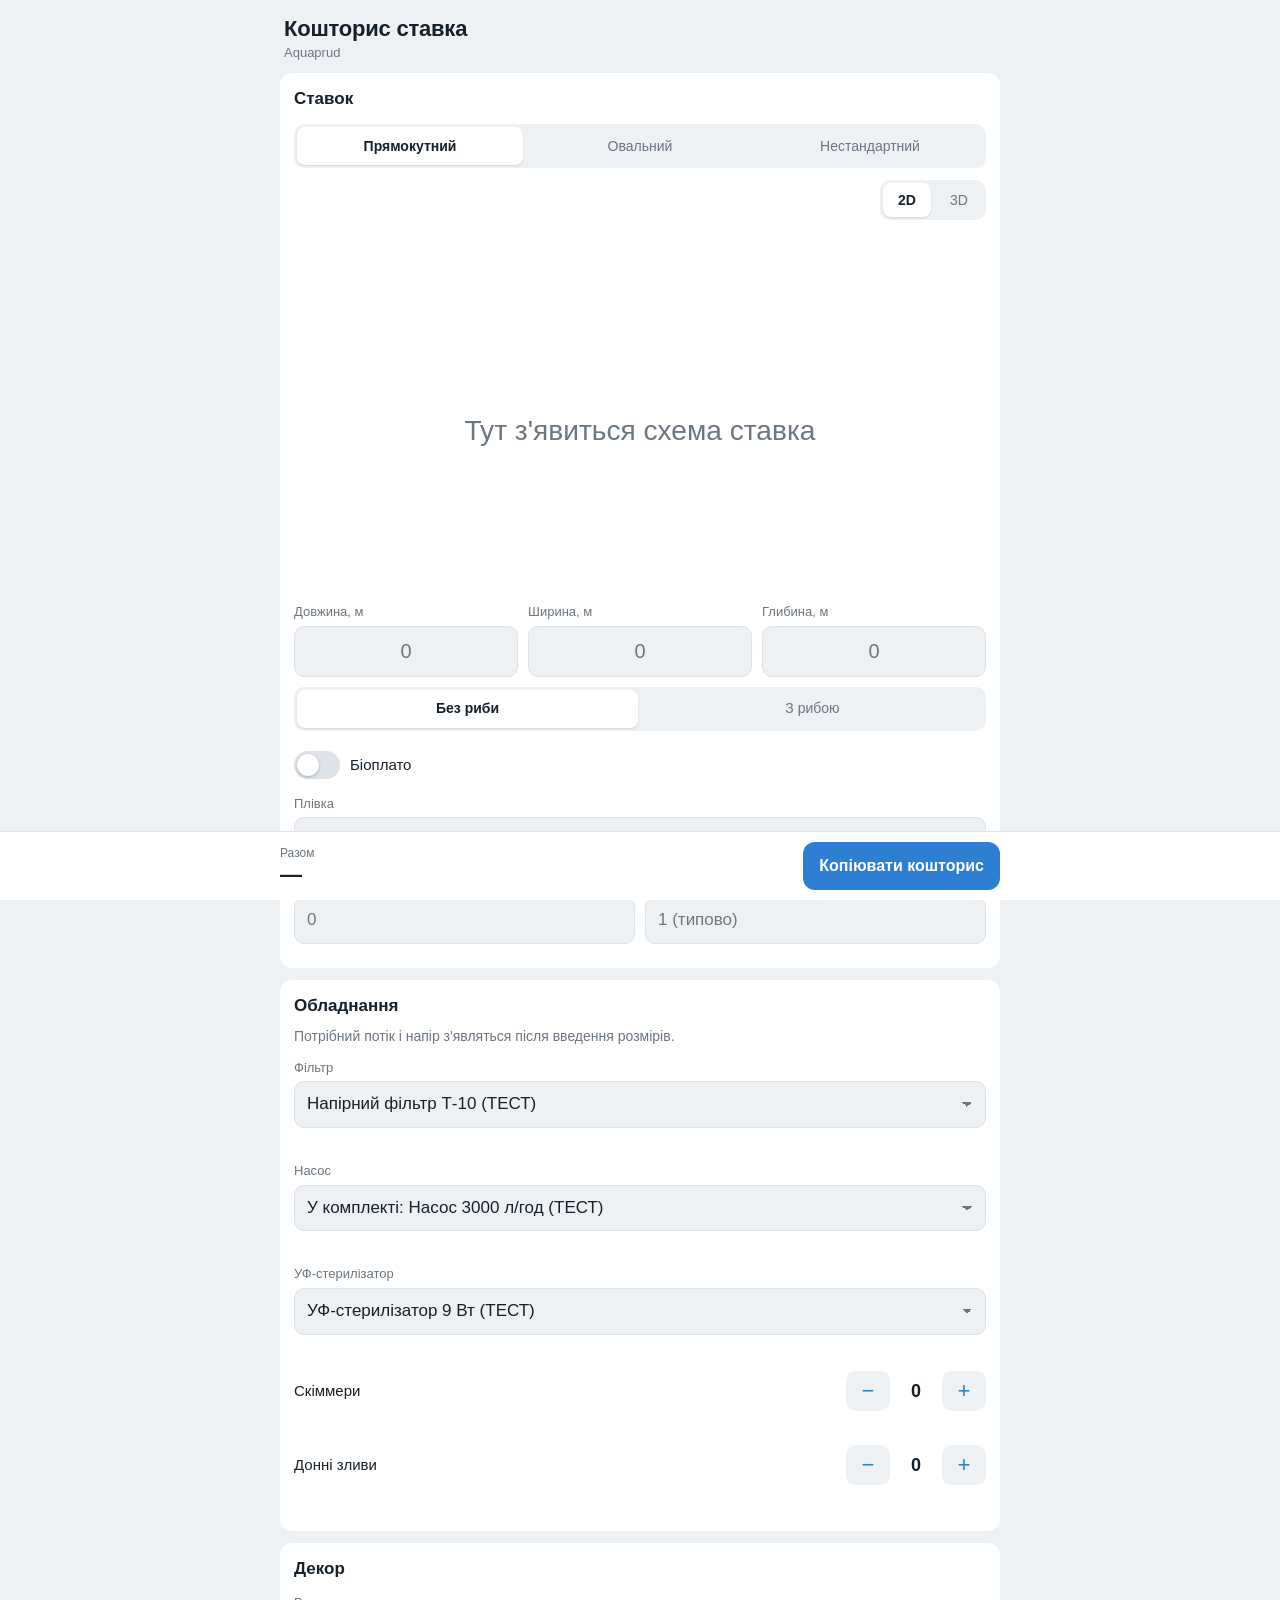
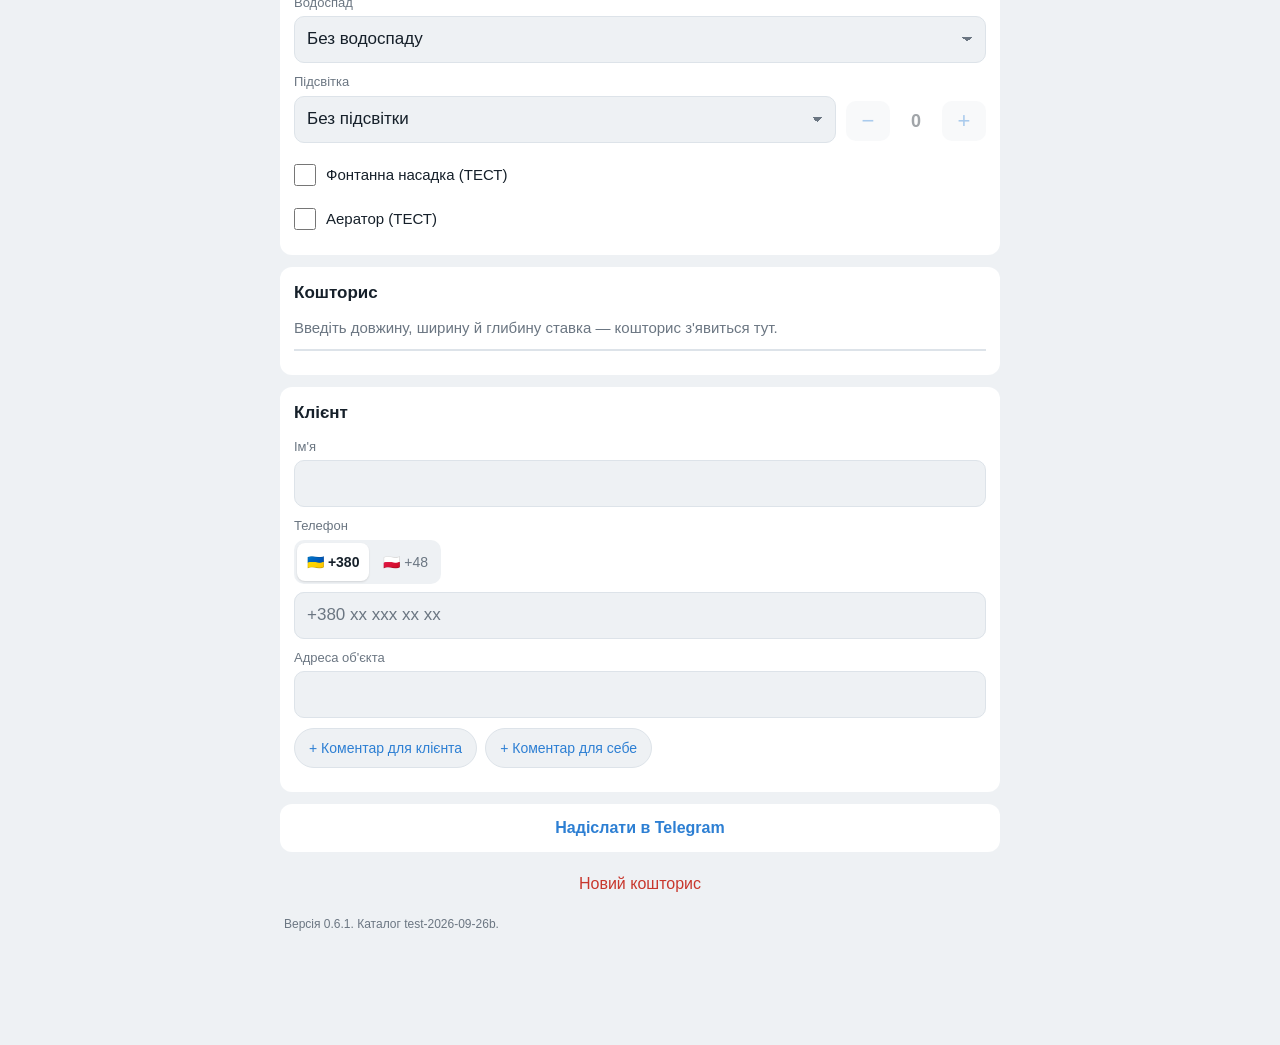
==== miniapp/index.html @ 300285bc "Add files via upload" ====
<!doctype html>
<html lang="uk">
<head>
  <meta charset="utf-8">
  <!-- width=device-width — адаптація під будь-який екран. Щипок дозволено (D45), подвійне натискання вимкнене в CSS -->
  <meta name="viewport" content="width=device-width, initial-scale=1, viewport-fit=cover">
  <meta name="format-detection" content="telephone=no">
  <title>Aquaprud — кошторис ставка</title>
  <!-- SDK Telegram Mini Apps: дає Telegram.WebApp (тема, кнопки, вібровідгук) -->
  <script src="https://telegram.org/js/telegram-web-app.js"></script>
  <!-- ?v=N — версія файлу: змінюємо при кожному оновленні, бо Telegram кешує Mini App -->
  <link rel="stylesheet" href="css/style.css?v=8">
</head>
<body>
  <header class="head">
    <h1 id="appTitle" class="head__title">Кошторис ставка</h1>
    <p class="head__sub">Aquaprud</p>
  </header>

  <div id="loadError" class="banner banner--error" hidden></div>

  <main id="app" hidden>
    <!-- Блок 1: параметри ставка -->
    <section class="block" aria-labelledby="h-pond">
      <h2 id="h-pond" class="block__title">Ставок</h2>

      <div class="seg" role="group" aria-label="Форма ставка">
        <button type="button" class="seg__btn" data-shape="rect">Прямокутний</button>
        <button type="button" class="seg__btn" data-shape="oval">Овальний</button>
        <button type="button" class="seg__btn" data-shape="custom">Нестандартний</button>
      </div>

      <!-- Схема ставка: 2D (вид зверху) або 3D (4 ракурси по діагоналі) -->
      <div id="scene" class="scene">
        <svg id="sketch" class="sketch" viewBox="0 0 320 178" role="img" aria-label="Схема ставка"></svg>
        <!-- Розміри в 3D — поверх схеми зліва вгорі; креслення його обходить (sketch3d.js) -->
        <p id="sceneCaption" class="scene__caption" hidden></p>
        <div class="seg scene__mode" role="group" aria-label="Вид схеми">
          <button type="button" class="seg__btn" data-scene="2d">2D</button>
          <button type="button" class="seg__btn" data-scene="3d">3D</button>
        </div>
        <div id="sceneDots" class="scene__dots" aria-hidden="true" hidden><i></i><i></i><i></i><i></i></div>
        <div id="sceneNav" class="scene__nav" hidden>
          <button type="button" class="scene__arrow" data-rotate="-1" aria-label="Попередній ракурс">
            <svg viewBox="0 0 24 24" aria-hidden="true"><path d="M14.5 5.5 8 12l6.5 6.5"/></svg>
          </button>
          <button type="button" class="scene__arrow" data-rotate="1" aria-label="Наступний ракурс">
            <svg viewBox="0 0 24 24" aria-hidden="true"><path d="M9.5 5.5 16 12l-6.5 6.5"/></svg>
          </button>
        </div>
      </div>

      <!-- Сходинки (Про-режим, D46): вмикаються в службовій панелі; точки обирають натисканням на 2D-схемі -->
      <div id="stepsBox" class="steps" hidden>
        <div class="counter" id="levelsCounter">
          <span class="counter__label">Рівні <span id="levelsHint" class="steps__muted"></span></span>
          <button type="button" class="counter__btn" data-levels="-1" aria-label="Менше рівнів">−</button>
          <output id="levels" class="counter__value">1</output>
          <button type="button" class="counter__btn" data-levels="1" aria-label="Більше рівнів">+</button>
        </div>
        <p id="stepsUnavailable" class="steps__note" hidden></p>
        <div id="stepEditor" hidden>
          <div id="stepTabs" class="seg" role="group" aria-label="Сходинка"></div>
          <div class="seg" role="group" aria-label="Тип сходинки">
            <button type="button" class="seg__btn" data-steptype="shelf">Полиця</button>
            <button type="button" class="seg__btn" data-steptype="platform">Платформа</button>
            <button type="button" class="seg__btn" data-steptype="corner">Від кута</button>
          </div>
          <div id="stepEdgeSeg" class="seg" role="group" aria-label="Край сходинки">
            <button type="button" class="seg__btn" data-stepedge="straight">Прямі</button>
            <button type="button" class="seg__btn" data-stepedge="round">Округлі</button>
          </div>
          <p id="stepHint" class="steps__note"></p>
          <div class="grid3 steps__fields">
            <label class="field" id="fWc"><span class="field__label" id="fWcLabel">Ширина, м</span>
              <input id="stepWc" class="input" inputmode="decimal" autocomplete="off"></label>
            <label class="field" id="fWe"><span class="field__label">На кінцях, м</span>
              <input id="stepWe" class="input" inputmode="decimal" autocomplete="off"></label>
            <label class="field" id="fA"><span class="field__label">Довжина, м</span>
              <input id="stepA" class="input" inputmode="decimal" autocomplete="off"></label>
            <label class="field" id="fB"><span class="field__label">Ширина, м</span>
              <input id="stepB" class="input" inputmode="decimal" autocomplete="off"></label>
            <label class="field"><span class="field__label">Глибина, см</span>
              <input id="stepDepth" class="input" inputmode="decimal" autocomplete="off"></label>
          </div>
          <p id="stepResult" class="steps__result"></p>
          <ul id="stepIssues" class="warnings"></ul>
          <button id="splitDepths" type="button" class="chip">Поділити глибину порівну</button>
        </div>
      </div>

      <div class="grid3">
        <label class="field"><span class="field__label">Довжина, м</span>
          <input id="L" class="input" inputmode="decimal" autocomplete="off" placeholder="0"></label>
        <label class="field"><span class="field__label">Ширина, м</span>
          <input id="W" class="input" inputmode="decimal" autocomplete="off" placeholder="0"></label>
        <label class="field"><span class="field__label">Глибина, м</span>
          <input id="D" class="input" inputmode="decimal" autocomplete="off" placeholder="0"></label>
      </div>

      <div class="seg" role="group" aria-label="Риба">
        <button type="button" class="seg__btn" data-fish="0">Без риби</button>
        <button type="button" class="seg__btn" data-fish="1">З рибою</button>
      </div>

      <!-- Натискати можна на перемикач і на саме слово, але не правіше від нього -->
      <div class="switch">
        <label class="switch__control">
          <input id="bio" type="checkbox">
          <span class="switch__track" aria-hidden="true"></span>
          <span class="switch__text">Біоплато</span>
        </label>
        <!-- Біоплато з увімкненим перемикачем: ‹ › переносять його на сусідню сторону ставка (притиснуті до правого краю).
             Сторону видно на схемі; слово — лише для програм читання екрана (клас vh) -->
        <div id="bioSide" class="bio-side" hidden>
          <button type="button" class="bio-side__btn" data-bioside="-1" aria-label="Перенести біоплато проти годинникової стрілки">
            <svg viewBox="0 0 24 24" aria-hidden="true"><path d="M14.5 5.5 8 12l6.5 6.5"/></svg>
          </button>
          <span id="bioSideLabel" class="vh" aria-live="polite">Біоплато праворуч</span>
          <button type="button" class="bio-side__btn" data-bioside="1" aria-label="Перенести біоплато за годинниковою стрілкою">
            <svg viewBox="0 0 24 24" aria-hidden="true"><path d="M9.5 5.5 16 12l-6.5 6.5"/></svg>
          </button>
        </div>
      </div>
      <!-- Плавне розкриття: висота анімується через CSS (клас is-open) -->
      <div id="bioFields" class="collapse">
        <div class="collapse__inner">
          <div class="grid2">
            <label class="field"><span class="field__label">Довжина біоплато, м</span>
              <input id="Lb" class="input" inputmode="decimal" autocomplete="off" placeholder="0"></label>
            <label class="field"><span class="field__label">Ширина біоплато, м</span>
              <input id="Wb" class="input" inputmode="decimal" autocomplete="off" placeholder="0"></label>
          </div>
        </div>
      </div>

      <label class="field"><span class="field__label">Плівка</span>
        <select id="filmId" class="input"></select></label>

      <div class="grid2">
        <label class="field"><span class="field__label">До фільтра, м</span>
          <input id="distance" class="input" inputmode="decimal" autocomplete="off" placeholder="0"></label>
        <label class="field"><span class="field__label">Висота підйому, м</span>
          <input id="lift" class="input" inputmode="decimal" autocomplete="off"></label>
      </div>

      <dl id="stats" class="stats" hidden></dl>
    </section>

    <!-- Блок 2: обладнання з автопідбором -->
    <section class="block" aria-labelledby="h-equip">
      <h2 id="h-equip" class="block__title">Обладнання</h2>
      <p id="needInfo" class="need"></p>

      <div class="pick" data-key="filterId">
        <label class="field"><span class="field__label">Фільтр</span>
          <select id="filterId" class="input"></select></label>
        <div class="pick__note"></div>
      </div>
      <div class="pick" data-key="pumpId">
        <label class="field"><span class="field__label">Насос</span>
          <select id="pumpId" class="input"></select></label>
        <div class="pick__note"></div>
      </div>
      <div class="pick" data-key="uvId">
        <label class="field"><span class="field__label">УФ-стерилізатор</span>
          <select id="uvId" class="input"></select></label>
        <div class="pick__note"></div>
      </div>

      <div class="pick" data-key="skimmers">
        <div class="counter">
          <span class="counter__label">Скіммери</span>
          <button type="button" class="counter__btn" data-step="skimmers" data-d="-1" aria-label="Менше скіммерів">−</button>
          <output id="skimmers" class="counter__value">0</output>
          <button type="button" class="counter__btn" data-step="skimmers" data-d="1" aria-label="Більше скіммерів">+</button>
        </div>
        <div class="pick__note"></div>
      </div>
      <div class="pick" data-key="drains">
        <div class="counter">
          <span class="counter__label">Донні зливи</span>
          <button type="button" class="counter__btn" data-step="drains" data-d="-1" aria-label="Менше донних зливів">−</button>
          <output id="drains" class="counter__value">0</output>
          <button type="button" class="counter__btn" data-step="drains" data-d="1" aria-label="Більше донних зливів">+</button>
        </div>
        <div class="pick__note"></div>
      </div>
    </section>

    <!-- Блок 3: декор -->
    <section class="block" aria-labelledby="h-decor">
      <h2 id="h-decor" class="block__title">Декор</h2>
      <label class="field"><span class="field__label">Водоспад</span>
        <select id="waterfallId" class="input"></select></label>
      <div class="grid-light">
        <label class="field"><span class="field__label">Підсвітка</span>
          <select id="lightId" class="input"></select></label>
        <!-- Кількість активна лише з вибраною моделлю; «без підсвітки» — 0 і блідо -->
        <div id="lightsCounter" class="counter counter--compact">
          <button type="button" class="counter__btn" data-step="lights" data-d="-1" aria-label="Менше світильників">−</button>
          <output id="lights" class="counter__value">0</output>
          <button type="button" class="counter__btn" data-step="lights" data-d="1" aria-label="Більше світильників">+</button>
        </div>
      </div>
      <div id="extras" class="checks"></div>
    </section>

    <!-- Результат -->
    <section class="block" aria-labelledby="h-est">
      <h2 id="h-est" class="block__title">Кошторис</h2>
      <p id="emptyHint" class="hint">Введіть довжину, ширину й глибину ставка — кошторис з'явиться тут.</p>
      <ul id="warnings" class="warnings"></ul>
      <div id="lines"></div>
      <dl id="totals" class="totals"></dl>
    </section>

    <!-- Дані клієнта -->
    <section class="block" aria-labelledby="h-client">
      <h2 id="h-client" class="block__title">Клієнт</h2>
      <label class="field"><span class="field__label">Ім'я</span>
        <input id="clientName" class="input" autocomplete="off"></label>
      <!-- Телефон: вибір країни + маска «х», що показує, скільки цифр лишилось -->
      <div class="field">
        <span id="phoneLabel" class="field__label">Телефон</span>
        <div class="seg seg--compact" role="group" aria-label="Країна номера">
          <button type="button" class="seg__btn" data-country="UA">🇺🇦 +380</button>
          <button type="button" class="seg__btn" data-country="PL">🇵🇱 +48</button>
        </div>
        <div class="mask">
          <div class="mask__ghost" aria-hidden="true"><span id="phoneTyped" class="mask__typed"></span><span id="phoneRest"></span></div>
          <input id="clientPhone" class="input mask__input" type="tel" inputmode="tel" autocomplete="off"
            aria-labelledby="phoneLabel" aria-describedby="phoneHint">
        </div>
        <span id="phoneHint" class="field__hint" hidden></span>
      </div>
      <label class="field"><span class="field__label">Адреса об'єкта</span>
        <input id="clientAddress" class="input" autocomplete="off"></label>

      <!-- Коментарі необов'язкові: поле з'являється лише на вимогу -->
      <div class="note-add">
        <button type="button" class="chip" data-note="clientComment">+ Коментар для клієнта</button>
        <button type="button" class="chip" data-note="comment">+ Коментар для себе</button>
      </div>
      <div id="clientCommentBox" class="collapse">
        <div class="collapse__inner">
          <div class="field">
            <div class="field__row">
              <label for="clientComment" class="field__label">Коментар для клієнта</label>
              <button type="button" class="linkbtn" data-note-remove="clientComment">Прибрати</button>
            </div>
            <textarea id="clientComment" class="input input--area" rows="3" aria-describedby="clientCommentHint"></textarea>
            <span id="clientCommentHint" class="field__hint field__hint--muted">Буде в тексті кошторису, який отримає клієнт.</span>
          </div>
        </div>
      </div>
      <div id="commentBox" class="collapse">
        <div class="collapse__inner">
          <div class="field">
            <div class="field__row">
              <label for="comment" class="field__label">Коментар для себе</label>
              <button type="button" class="linkbtn" data-note-remove="comment">Прибрати</button>
            </div>
            <textarea id="comment" class="input input--area" rows="3" aria-describedby="commentHint"></textarea>
            <span id="commentHint" class="field__hint field__hint--muted">Лише для вас: клієнт його не побачить.</span>
          </div>
        </div>
      </div>
    </section>

    <div class="actions">
      <button id="btnShare" type="button" class="btn btn--secondary">Надіслати в Telegram</button>
      <button id="btnReset" type="button" class="btn btn--ghost">Новий кошторис</button>
    </div>
    <p id="footer" class="footer"></p>
  </main>

  <!-- Нижня панель: підсумок завжди під пальцем -->
  <div id="totalBar" class="totalbar" hidden>
    <div class="totalbar__sum">
      <span id="totalLabel" class="totalbar__label">Разом</span>
      <strong id="totalValue" class="totalbar__value">—</strong>
    </div>
    <button id="btnCopy" type="button" class="btn btn--primary">Копіювати кошторис</button>
  </div>

  <!-- Службова панель: відкривається довгим натисканням на заголовок (або з меню «⋮», якщо Telegram його покаже) -->
  <div id="service" class="sheet" hidden>
    <div class="sheet__card" role="dialog" aria-modal="true" aria-labelledby="h-service">
      <h2 id="h-service" class="block__title">Службові налаштування</h2>
      <div class="svc-row counter">
        <span id="laborLabel" class="counter__label">Роботи, %</span>
        <button type="button" class="counter__btn" data-svc="labor_pct" data-d="-10" aria-label="Мінус 10%">−</button>
        <output id="laborPct" class="counter__value">100</output>
        <button type="button" class="counter__btn" data-svc="labor_pct" data-d="10" aria-label="Плюс 10%">+</button>
      </div>
      <div class="svc-row counter">
        <span class="counter__label">Націнка / знижка, %</span>
        <button type="button" class="counter__btn" data-svc="markup_pct" data-d="-5" aria-label="Мінус 5%">−</button>
        <output id="markupPct" class="counter__value">0</output>
        <button type="button" class="counter__btn" data-svc="markup_pct" data-d="5" aria-label="Плюс 5%">+</button>
      </div>
      <div class="svc-row switch">
        <label class="switch__control">
          <input id="hidePrices" type="checkbox">
          <span class="switch__track" aria-hidden="true"></span>
          <span class="switch__text">Приховати ціни на екрані</span>
        </label>
      </div>
      <div class="svc-row switch">
        <label class="switch__control">
          <input id="proSteps" type="checkbox">
          <span class="switch__track" aria-hidden="true"></span>
          <span class="switch__text">Сходинки (Про-режим)</span>
        </label>
      </div>
      <!-- Біоплато на схемі (D56): «Разом» — впритул до ставка, одне дзеркало; на розрахунок не впливає -->
      <div class="svc-row">
        <span id="bioJoinLabel" class="svc-row__label">Біоплато на схемі</span>
        <div class="seg" role="group" aria-labelledby="bioJoinLabel">
          <button type="button" class="seg__btn" data-biojoin="1">Разом</button>
          <button type="button" class="seg__btn" data-biojoin="0">Окремо</button>
        </div>
      </div>
      <div class="svc-row">
        <span id="fontLabel" class="svc-row__label">Розмір тексту</span>
        <div class="seg" role="group" aria-labelledby="fontLabel">
          <button type="button" class="seg__btn" data-font="1">Звичайний</button>
          <button type="button" class="seg__btn" data-font="1.15">Великий</button>
          <button type="button" class="seg__btn" data-font="1.3">Найбільший</button>
        </div>
      </div>
      <button id="serviceDone" type="button" class="btn btn--primary">Готово</button>
    </div>
  </div>

  <!-- Порядок важливий: конфіг → дані → ядро → API → інтерфейс → запуск -->
  <script src="js/config.js?v=8"></script>
  <script src="../data/catalog.sample.js?v=8"></script>
  <script src="../core/calc.js?v=8"></script>
  <script src="../core/format.js?v=8"></script>
  <script src="../core/pondgeo.js?v=8"></script>
  <script src="../core/stairs.js?v=8"></script>
  <script src="js/api.js?v=8"></script>
  <script src="js/ui.js?v=8"></script>
  <script src="js/sketch3d.js?v=8"></script>
  <script src="js/app.js?v=8"></script>
</body>
</html>
---- miniapp/css/style.css ----
/* ===== Токени: беремо кольори теми Telegram, а поза Telegram — власні запасні ===== */
:root {
  --fb-bg: #eef1f4;
  --fb-card: #ffffff;
  --fb-text: #16202a;
  --fb-hint: #6b7682;
  --fb-line: #dde3e9;
  --fb-button: #2d7fd3;
  --fb-button-text: #ffffff;
  --fb-danger: #c8372d;
  --water: #13707a;          /* глибока вода: схема ставка і «рекомендовано» */
  --water-fill: rgba(19, 112, 122, 0.16);
  --ground: #8a7a55;         /* земля навколо ставка на 3D-схемі */

  --bg: var(--tg-theme-secondary-bg-color, var(--fb-bg));
  --card: var(--tg-theme-section-bg-color, var(--tg-theme-bg-color, var(--fb-card)));
  --text: var(--tg-theme-text-color, var(--fb-text));
  --hint: var(--tg-theme-hint-color, var(--fb-hint));
  --line: var(--tg-theme-section-separator-color, var(--fb-line));
  --button: var(--tg-theme-button-color, var(--fb-button));
  --button-text: var(--tg-theme-button-text-color, var(--fb-button-text));
  --danger: var(--tg-theme-destructive-text-color, var(--fb-danger));

  --radius: 12px;
  --gap: 12px;
  --fs: 1; /* множник розміру тексту; змінюється в службовій панелі */
}

/* Темна тема поза Telegram (у Telegram кольори приходять із його теми) */
@media (prefers-color-scheme: dark) {
  :root {
    --fb-bg: #0f1418;
    --fb-card: #1a2127;
    --fb-text: #e8edf1;
    --fb-hint: #8d99a4;
    --fb-line: #2a333b;
    --water: #5cc0c9;
    --water-fill: rgba(92, 192, 201, 0.18);
    --ground: #b8a67c;
  }
}
/* Темна тема в Telegram: клас ставить app.js за Telegram.WebApp.colorScheme */
html.tg-dark { --water: #5cc0c9; --water-fill: rgba(92, 192, 201, 0.18); --ground: #b8a67c; }

/* ===== База ===== */
* { box-sizing: border-box; }
/* 5. Масштаб (D45): прокрутка і щипок дозволені, подвійне натискання — ні (швидкі «+/−» не збільшують екран) */
html { -webkit-text-size-adjust: 100%; touch-action: manipulation; }
button, label, input, select, textarea { touch-action: manipulation; }
body {
  margin: 0;
  padding: 0 12px calc(96px + env(safe-area-inset-bottom)); /* місце під нижню панель */
  background: var(--bg);
  color: var(--text);
  font: calc(15px * var(--fs))/1.45 -apple-system, BlinkMacSystemFont, "SF Pro Text", "Segoe UI", Roboto, sans-serif;
  -webkit-tap-highlight-color: transparent;
}
button, input, select, textarea { font: inherit; color: inherit; }
:focus-visible { outline: 2px solid var(--button); outline-offset: 2px; }
[hidden] { display: none !important; }

/* Планшети й широкі екрани: вміст по центру, не ширше 720 px (на телефоні — на всю ширину) */
.head, .banner, main { max-width: 720px; margin-left: auto; margin-right: auto; }

/* ===== Заголовок ===== */
.head { padding: 16px 4px 10px; user-select: none; -webkit-user-select: none; -webkit-touch-callout: none; }
.head__title { margin: 0; font-size: calc(22px * var(--fs)); line-height: 1.2; font-weight: 700; letter-spacing: -0.01em; }
.head__sub { margin: 2px 0 0; color: var(--hint); font-size: calc(13px * var(--fs)); }

/* ===== Банери ===== */
.banner { margin: 0 auto var(--gap); padding: 10px 12px; border-radius: var(--radius); font-size: calc(14px * var(--fs)); }
.banner--error { background: var(--card); color: var(--danger); border: 1px solid var(--danger); }

/* ===== Блоки ===== */
.block { background: var(--card); border-radius: var(--radius); padding: 14px; margin-bottom: var(--gap); }
.block__title { margin: 0 0 12px; font-size: calc(17px * var(--fs)); font-weight: 600; }

/* ===== Поля ===== */
.field { display: block; margin-bottom: 10px; min-width: 0; }
.field__label { display: block; margin-bottom: 4px; color: var(--hint); font-size: calc(13px * var(--fs)); }
.input {
  width: 100%;
  min-height: 44px;              /* зручна ціль для пальця */
  padding: 10px 12px;
  border: 1px solid var(--line);
  border-radius: 10px;
  background: var(--bg);
  font-size: calc(17px * var(--fs));               /* ≥16px: iOS не збільшує масштаб при фокусі */
  appearance: none;
  -webkit-appearance: none;
}
select.input {
  padding-right: 34px;
  background-image: linear-gradient(45deg, transparent 50%, var(--hint) 50%), linear-gradient(135deg, var(--hint) 50%, transparent 50%);
  background-position: calc(100% - 18px) 50%, calc(100% - 13px) 50%;
  background-size: 5px 5px;
  background-repeat: no-repeat;
}
.input--area { min-height: 76px; resize: vertical; }
.input.is-invalid { border-color: var(--danger); }
/* 1. Рамка фокуса — всередині поля: у блоках, що розгортаються (overflow: hidden), зовнішня обрізалась по краях */
.input:focus-visible { outline-offset: -2px; }
.mask { position: relative; border-radius: 10px; background: var(--bg); }
.mask__ghost {
  position: absolute; inset: 0; display: flex; align-items: center;
  padding: 10px 12px; border: 1px solid transparent; /* ті самі відступи, що в .input — символи збігаються */
  font-size: calc(17px * var(--fs)); color: var(--hint); white-space: pre; overflow: hidden; pointer-events: none;
}
.mask__typed { visibility: hidden; } /* місце під уже введене — прозоре */
.mask .mask__input { position: relative; background: transparent; }
.field__row { display: flex; align-items: baseline; justify-content: space-between; gap: 8px; }
.field__hint { display: block; margin-top: 4px; color: var(--danger); font-size: calc(13px * var(--fs)); }
.field__hint--muted { color: var(--hint); }
.input.is-auto { font-weight: 600; } /* рекомендований вибір — жирним (§6.4) */
.grid2, .grid3 { display: grid; gap: 10px; align-items: end; }
.grid2 { grid-template-columns: 1fr 1fr; }
.grid3 { grid-template-columns: 1fr 1fr 1fr; }
.grid3 .input { text-align: center; font-size: calc(20px * var(--fs)); font-variant-numeric: tabular-nums; }

/* ===== Сегментовані перемикачі ===== */
.seg { display: flex; flex-wrap: wrap; gap: 4px; padding: 3px; margin-bottom: 12px; border-radius: 10px; background: var(--bg); }
.seg--compact { display: inline-flex; margin-bottom: 8px; }
.seg__btn {
  flex: 1 1 0; min-width: max-content; min-height: 38px; padding: 6px 10px; white-space: nowrap; border: 0; border-radius: 8px;
  background: transparent; color: var(--hint); font-size: calc(14px * var(--fs)); cursor: pointer;
}
.seg__btn[aria-pressed="true"] { background: var(--card); color: var(--text); font-weight: 600; box-shadow: 0 1px 2px rgba(0, 0, 0, 0.12); }

/* ===== Схема ставка ===== */
.scene { position: relative; margin: 0 0 12px; }
.sketch { display: block; width: 100%; height: auto; }
/* 3D: висоту задає sketch3d.js (viewBox у px блока); під час повороту кут креслення може на мить вийти за край */
.sketch.is-3d { overflow: visible; }
/* Розміри ставка в 3D — зліва вгорі поверх схеми; ширина обмежена, щоб не залазити під 2D/3D */
.scene__caption {
  position: absolute; top: 8px; left: 2px; max-width: calc(100% - 130px); margin: 0;
  color: var(--hint); font-size: calc(13px * var(--fs)); line-height: 1.3; font-variant-numeric: tabular-nums; pointer-events: none;
}
/* 2D / 3D — у кутку схеми, як на картах */
.scene__mode { position: absolute; top: 0; right: 0; margin: 0; }
.scene__mode .seg__btn { flex: none; min-width: 48px; min-height: 34px; padding: 4px 12px; }
/* Стрілки ракурсів — справа знизу, як на банерах; зона дотику 44×44 */
.scene__nav { position: absolute; right: 0; bottom: 0; display: flex; gap: 8px; }
.scene__arrow {
  display: grid; place-items: center; width: 44px; height: 44px; padding: 0;
  border: 1px solid var(--line); border-radius: 50%; background: var(--card); color: var(--text); cursor: pointer;
}
.scene__arrow:active { opacity: 0.6; }
.scene__arrow svg { width: 20px; height: 20px; fill: none; stroke: currentColor; stroke-width: 2.4; stroke-linecap: round; stroke-linejoin: round; }
/* Крапки: який з 4 ракурсів зараз */
.scene__dots { position: absolute; left: 4px; bottom: 18px; display: flex; gap: 6px; }
.scene__dots i { width: 7px; height: 7px; border-radius: 50%; background: var(--line); }
.scene__dots i.is-on { background: var(--water); }
/* 3D: ділянка землі, стінки, дно (глибше — темніше), ребра: видимі суцільні, невидимі — пунктир */
.s3-ground { fill: var(--ground); fill-opacity: 0.14; stroke: var(--ground); stroke-opacity: 0.4; stroke-width: 1; }
.s3-wall { fill: var(--water); fill-opacity: 0.22; }
.s3-floor { fill: var(--water); fill-opacity: 0.14; }
.s3-level { fill: var(--ground); fill-opacity: 0.2; }  /* сходинка — «пісок», як на 2D */
.s3-line { fill: none; stroke: var(--water); stroke-width: 1.5; stroke-linejoin: round; stroke-linecap: round; }
.s3-line--rim { stroke-width: 2; }
.s3-line--hidden { stroke-width: 1; stroke-dasharray: 4 3; stroke-linecap: butt; opacity: 0.6; }
/* Підпис поверх ліній: обведення кольором картки, щоб текст не зливався з ребрами */
.s3-label { font-size: calc(13px * var(--fs)); paint-order: stroke; stroke: var(--card); stroke-width: 3px; stroke-linejoin: round; }
.sk-water { fill: var(--water-fill); stroke: var(--water); stroke-width: 2; }
.sk-water--custom { stroke-dasharray: 6 4; }
.sk-bio { fill: none; stroke: var(--water); stroke-width: 1.5; stroke-dasharray: 3 3; }
/* Біоплато «Разом» (D56): мілка зона спільного дзеркала — «пісок», як сходинки; шов зі ставком — пунктир */
.sk-bio-zone { fill: var(--ground); fill-opacity: 0.34; }
.sk-bio-seam { fill: none; stroke: var(--water); stroke-width: 1.2; stroke-dasharray: 3 3; }
.sk-label { fill: var(--hint); font-size: calc(12px * var(--fs)); font-variant-numeric: tabular-nums; }
.sk-label--in { fill: var(--water); }
.sk-hint { fill: var(--hint); font-size: calc(13px * var(--fs)); }

/* ===== Сходинки на 2D-схемі: мілкіша — «пісок» (колір землі), глибока — вода ===== */
.sk-step { fill: var(--ground); stroke: var(--water); stroke-width: 1.2; stroke-linejoin: round; }
.sk-step.is-active { stroke-width: 2.4; }
.sk-step.is-error { stroke: var(--danger); stroke-dasharray: 4 3; }
/* Точки: натискати можна лише в Про-режимі; зона дотику — прозоре коло r = 16 */
.sk-pt { cursor: pointer; }
.sk-pt__hit { fill: transparent; }
.sk-pt__dot { fill: var(--card); stroke: var(--water); stroke-width: 1.6; }
.sk-pt__num { fill: var(--water); font-size: 10px; font-weight: 700; pointer-events: none; }
.sk-pt.is-on .sk-pt__dot { fill: var(--water); }
.sk-pt.is-on .sk-pt__num { fill: var(--card); }

/* ===== Редактор сходинок під схемою ===== */
.steps { margin: 0 0 12px; padding: 10px 12px 4px; border-radius: 10px; background: var(--bg); }
.steps .seg { background: var(--card); margin-bottom: 10px; }
.steps .seg__btn[aria-pressed="true"] { background: var(--bg); }
.steps .counter__btn { background: var(--card); }
.steps .input { background: var(--card); }
.steps__muted { color: var(--hint); font-size: calc(13px * var(--fs)); }
.steps__note { margin: 0 0 10px; color: var(--hint); font-size: calc(14px * var(--fs)); }
.steps__result { margin: 0 0 8px; font-size: calc(14px * var(--fs)); font-variant-numeric: tabular-nums; }
.steps__result span { display: block; color: var(--hint); }
.steps__fields { grid-template-columns: repeat(auto-fit, minmax(92px, 1fr)); margin-top: 2px; }
.steps .warnings li.is-warn { border-color: var(--line); color: var(--hint); }
.steps .chip { margin: 2px 0 10px; }
#levelsCounter.is-off .counter__value { opacity: 0.4; } /* 1 рівень = лише дно (D38) */
.seg__btn.is-error { color: var(--danger); }
#stepTabs .seg__btn { padding-left: 4px; padding-right: 4px; } /* 4 вкладки «1 · 20 см» — в один рядок на телефоні */

/* ===== Перемикач: клікабельний лише сам перемикач, підпис поруч — ні (8) ===== */
.switch { display: flex; align-items: center; min-height: 44px; margin-bottom: 8px; }
.switch__control { position: relative; display: inline-flex; align-items: center; gap: 10px; padding: 8px 0; cursor: pointer; }
.switch__text { user-select: none; -webkit-user-select: none; }
.switch input { position: absolute; opacity: 0; width: 1px; height: 1px; }
.switch__track { position: relative; flex: none; width: 46px; height: 28px; border-radius: 14px; background: var(--line); transition: background 0.2s; }
.switch__track::after {
  content: ""; position: absolute; top: 3px; left: 3px; width: 22px; height: 22px; border-radius: 50%;
  background: #fff; box-shadow: 0 1px 3px rgba(0, 0, 0, 0.25); transition: transform 0.2s;
}
.switch input:checked + .switch__track { background: var(--water); }
.switch input:checked + .switch__track::after { transform: translateX(18px); }
.switch input:focus-visible + .switch__track { outline: 2px solid var(--button); outline-offset: 2px; }

/* ===== Біоплато: ‹ › притиснуті до правого краю рядка (margin-left: auto у flex-рядку .switch) ===== */
.bio-side { display: inline-flex; align-items: center; gap: 8px; margin-left: auto; padding-left: 14px; }
.bio-side__btn {
  display: grid; place-items: center; width: 36px; height: 36px; padding: 0;
  border: 1px solid var(--line); border-radius: 50%; background: var(--bg); color: var(--text); cursor: pointer;
}
.bio-side__btn:active { opacity: 0.6; }
.bio-side__btn svg { width: 16px; height: 16px; fill: none; stroke: currentColor; stroke-width: 2.4; stroke-linecap: round; stroke-linejoin: round; }
/* Приховано з екрана, але доступно програмам читання екрана */
.vh { position: absolute; width: 1px; height: 1px; margin: -1px; padding: 0; overflow: hidden; clip: rect(0 0 0 0); white-space: nowrap; border: 0; }

/* ===== Плавне розкриття (біоплато, коментарі): висоту в px анімує ui.js ===== */
.collapse { height: 0; overflow: hidden; opacity: 0; transition: height 0.32s cubic-bezier(0.2, 0.7, 0.2, 1), opacity 0.25s ease; }
.collapse.is-open { opacity: 1; }
.collapse__inner { padding-top: 1px; } /* без «злипання» відступів: scrollHeight рахується точно */

/* ===== Показники ставка ===== */
.stats { display: grid; grid-template-columns: repeat(3, 1fr); gap: 8px; margin: 4px 0 0; }
.stats div { padding: 8px; border-radius: 10px; background: var(--bg); }
.stats dt { color: var(--hint); font-size: calc(12px * var(--fs)); }
.stats dd { margin: 0; font-size: calc(16px * var(--fs)); font-weight: 600; font-variant-numeric: tabular-nums; }

/* ===== Обладнання ===== */
.need { margin: -4px 0 12px; color: var(--hint); font-size: calc(14px * var(--fs)); }
.need strong { color: var(--text); font-variant-numeric: tabular-nums; }
.pick { margin-bottom: 6px; }
.pick .field { margin-bottom: 4px; }
.pick__note { display: flex; align-items: center; gap: 8px; min-height: 22px; margin-bottom: 8px; font-size: calc(13px * var(--fs)); color: var(--hint); }
.pick__note .rec { color: var(--water); font-weight: 600; }
.pick__note .warn { color: var(--danger); }
.note-add { display: flex; flex-wrap: wrap; gap: 8px; margin: 4px 0 10px; }
.chip { min-height: 40px; padding: 8px 14px; border: 1px solid var(--line); border-radius: 20px; background: var(--bg); color: var(--button); font-size: calc(14px * var(--fs)); cursor: pointer; }
.linkbtn { padding: 2px 0; border: 0; background: none; color: var(--button); font-size: calc(13px * var(--fs)); cursor: pointer; }

/* ===== Лічильники ===== */
.counter { display: flex; align-items: center; gap: 8px; min-height: 44px; }
.counter__label { flex: 1; }
.counter__btn {
  width: 44px; height: 40px; border: 0; border-radius: 10px;
  background: var(--bg); color: var(--button); font-size: calc(22px * var(--fs)); line-height: 1; cursor: pointer;
}
.counter__btn:active { opacity: 0.6; }
.counter__value { min-width: 36px; text-align: center; font-size: calc(18px * var(--fs)); font-weight: 600; font-variant-numeric: tabular-nums; }
.counter.is-auto .counter__value { color: var(--water); }
.grid-light { display: grid; grid-template-columns: 1fr auto; gap: 10px; align-items: end; }
.grid-light .field { margin-bottom: 10px; }
.counter--compact { margin-bottom: 10px; }
/* 2. «Без підсвітки»: кількість 0, блідо й не натискається */
.counter.is-off { opacity: 0.4; }
.counter__btn:disabled { cursor: default; }
.counter__btn:disabled:active { opacity: 1; }

/* ===== Додаткові позиції: клікабельний лише прапорець (зона 44×44 для пальця) ===== */
.check { display: flex; align-items: center; min-height: 44px; }
.check__control { display: inline-flex; align-items: center; gap: 10px; min-height: 44px; cursor: pointer; }
.check__control input { flex: none; width: 22px; height: 22px; margin: 0; accent-color: var(--water); }
.check__text { user-select: none; -webkit-user-select: none; }

/* ===== Кошторис ===== */
.hint { margin: 0; color: var(--hint); }
.warnings { margin: 0 0 10px; padding: 0; list-style: none; }
.warnings li { margin-bottom: 6px; padding: 8px 10px; border-radius: 10px; border: 1px solid var(--danger); color: var(--danger); font-size: calc(14px * var(--fs)); }
.group { margin-bottom: 12px; }
.group__head { display: flex; justify-content: space-between; margin-bottom: 4px; font-weight: 600; }
.line { display: flex; justify-content: space-between; gap: 10px; padding: 7px 0; border-top: 1px solid var(--line); font-size: calc(14px * var(--fs)); }
.line__name { min-width: 0; }
.line__calc { display: block; color: var(--hint); font-size: calc(13px * var(--fs)); font-variant-numeric: tabular-nums; }
.line__sum { flex: none; font-variant-numeric: tabular-nums; }
.totals { display: grid; grid-template-columns: 1fr auto; gap: 4px 12px; margin: 8px 0 0; padding-top: 10px; border-top: 2px solid var(--line); }
.totals dt { color: var(--hint); }
.totals dd { margin: 0; text-align: right; font-variant-numeric: tabular-nums; }
.totals .grand { color: var(--text); font-size: calc(17px * var(--fs)); font-weight: 700; }

/* ===== Кнопки ===== */
.btn { display: block; width: 100%; min-height: 48px; padding: 12px 16px; border: 0; border-radius: 12px; font-size: calc(16px * var(--fs)); font-weight: 600; cursor: pointer; }
.btn:active { opacity: 0.75; }
.btn--primary { background: var(--button); color: var(--button-text); }
.btn--secondary { background: var(--card); color: var(--button); }
.btn--ghost { background: transparent; color: var(--danger); font-weight: 500; }
.actions { display: grid; gap: 8px; margin-bottom: 8px; }
.footer { margin: 8px 4px 16px; color: var(--hint); font-size: calc(12px * var(--fs)); }

/* ===== Нижня панель з підсумком ===== */
.totalbar {
  position: fixed; left: 0; right: 0; bottom: 0; z-index: 10;
  display: flex; align-items: center; gap: 12px;
  padding: 10px 12px calc(10px + env(safe-area-inset-bottom));
  background: var(--card); border-top: 1px solid var(--line);
}
.totalbar__sum { flex: 1; min-width: 0; }
.totalbar__label { display: block; color: var(--hint); font-size: calc(12px * var(--fs)); }
.totalbar__value { display: block; font-size: calc(22px * min(var(--fs), 1.15)); line-height: 1.15; font-variant-numeric: tabular-nums; white-space: nowrap; }
.totalbar .btn { width: auto; flex: none; font-size: calc(16px * min(var(--fs), 1.1)); }
/* На планшеті вміст панелі — у тій самій колонці 720 px, що й решта */
@media (min-width: 744px) {
  .totalbar { padding-left: calc((100% - 720px) / 2); padding-right: calc((100% - 720px) / 2); }
}
/* 9. Під час введення панель ховаємо: над клавіатурою вона закривала поля */
body.typing .totalbar { display: none; }
/* 5. Телефон у альбомній орієнтації: нижня панель закривала пів екрана — ховаємо зовсім,
   а схему вміщаємо у висоту екрана (підсумок лишається в блоці «Кошторис») */
@media (orientation: landscape) and (max-height: 500px) {
  .totalbar { display: none; }
  body { padding-bottom: calc(16px + env(safe-area-inset-bottom)); }
  .sketch:not(.is-3d) { max-height: calc(var(--tg-viewport-stable-height, 100vh) - 24px); } /* 3D сам вміщається у висоту */
}

/* ===== Службова панель ===== */
.sheet { position: fixed; inset: 0; z-index: 20; display: flex; align-items: flex-end; justify-content: center; background: rgba(0, 0, 0, 0.4); }
.sheet__card {
  width: 100%; max-width: 720px; padding: 18px 16px calc(16px + env(safe-area-inset-bottom));
  border-radius: 16px 16px 0 0; background: var(--card);
}
.sheet__card { max-height: 88vh; overflow-y: auto; }
.sheet__card .block__title { margin-bottom: 6px; }
.svc-row { padding: 14px 0; margin: 0; border-top: 1px solid var(--line); }
.svc-row.counter, .svc-row.switch { min-height: 64px; }
.svc-row .seg { margin: 10px 0 0; }
.svc-row__label { display: block; }
.sheet__card .btn { margin-top: 18px; }

@media (prefers-reduced-motion: reduce) {
  .switch__track, .switch__track::after, .collapse { transition: none; }
}
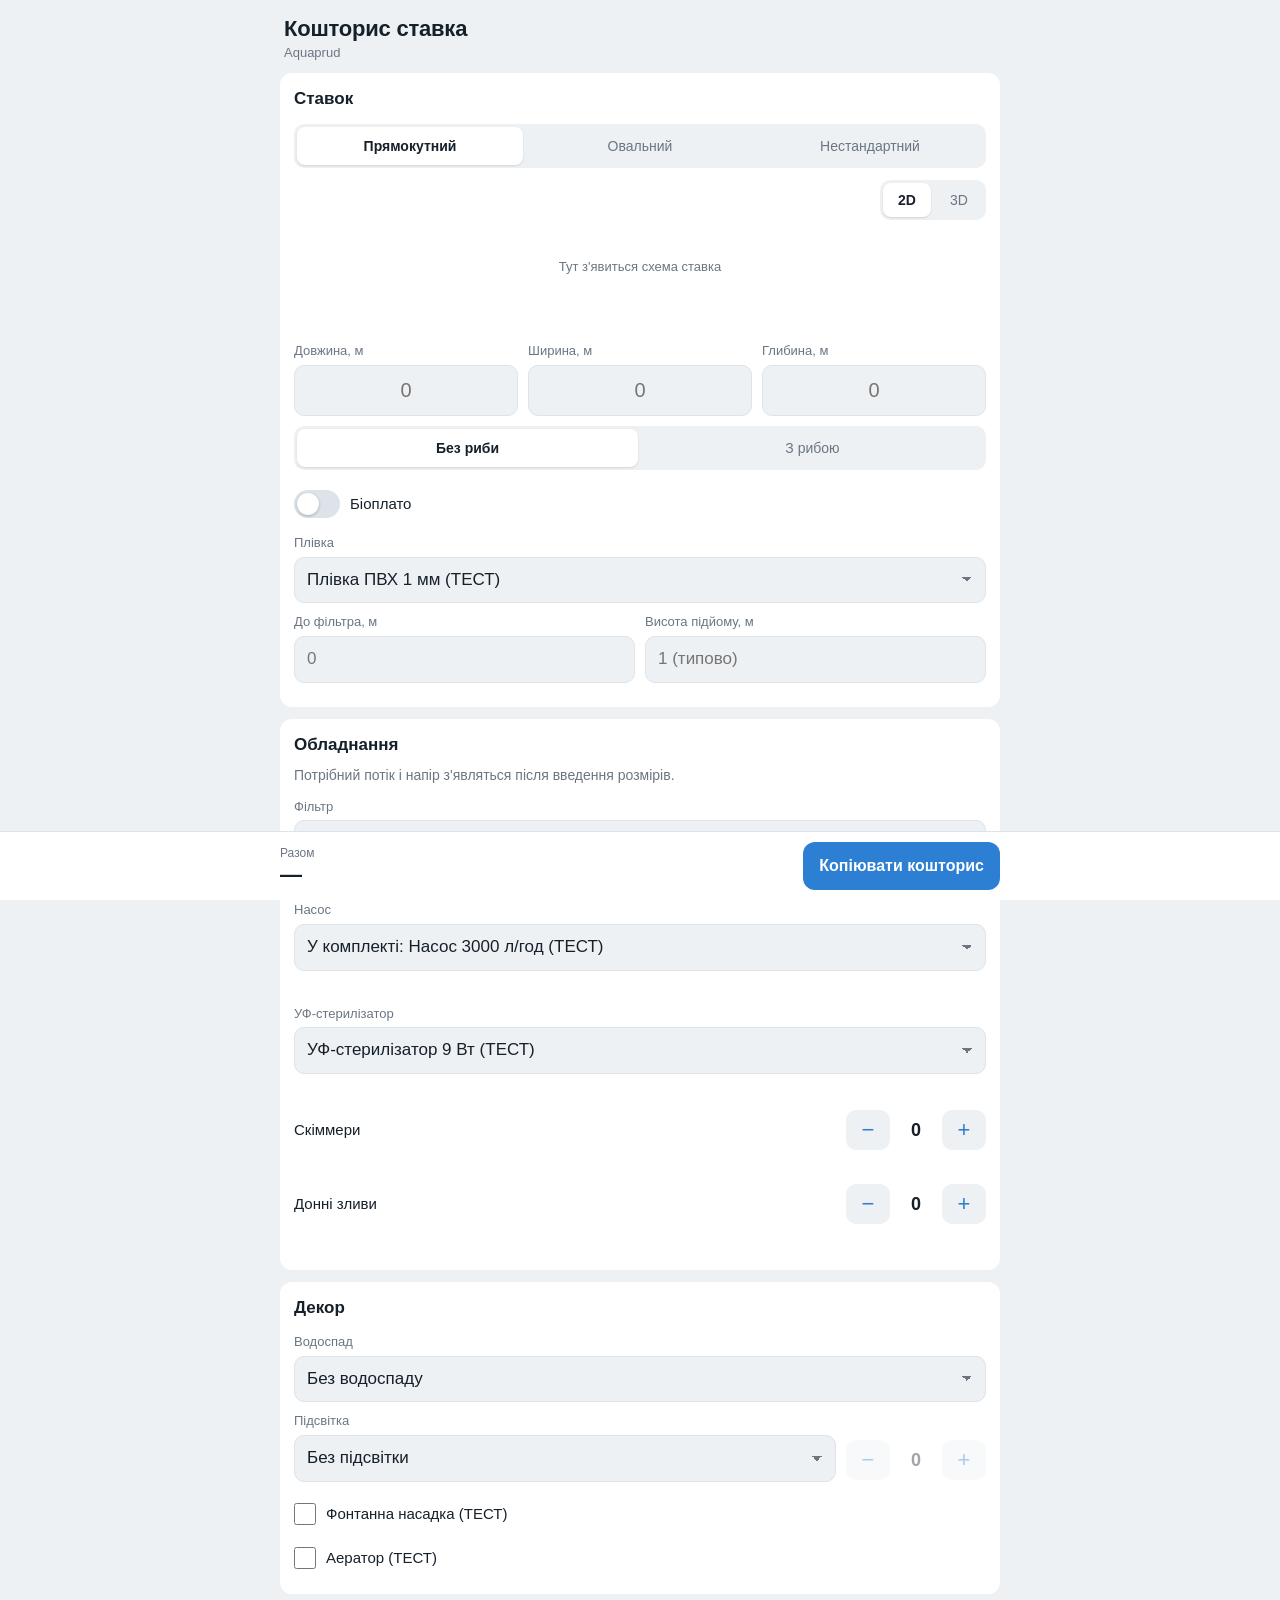
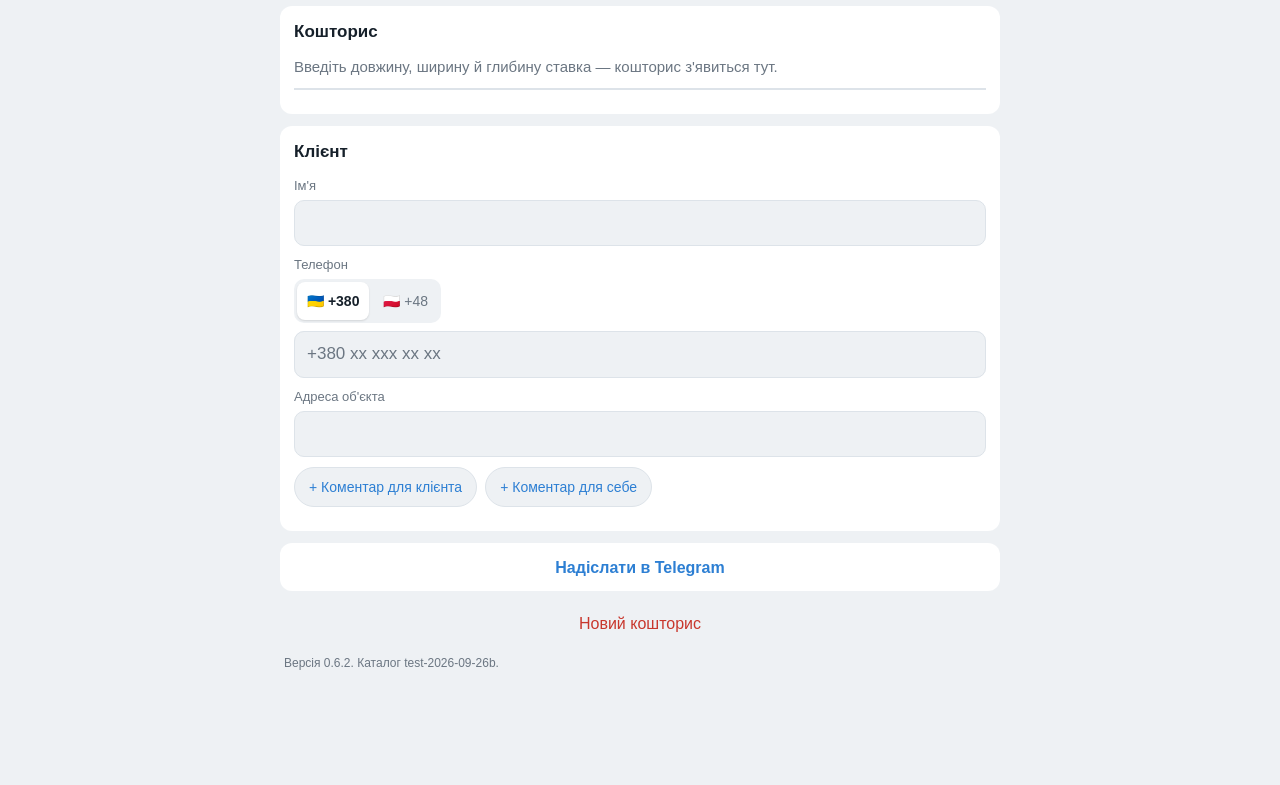
==== commit 26ed522c: "Add files via upload" ====
--- a/miniapp/index.html
+++ b/miniapp/index.html
@@ -9,7 +9,7 @@
   <!-- SDK Telegram Mini Apps: дає Telegram.WebApp (тема, кнопки, вібровідгук) -->
   <script src="https://telegram.org/js/telegram-web-app.js"></script>
   <!-- ?v=N — версія файлу: змінюємо при кожному оновленні, бо Telegram кешує Mini App -->
-  <link rel="stylesheet" href="css/style.css?v=8">
+  <link rel="stylesheet" href="css/style.css?v=9">
 </head>
 <body>
   <header class="head">
@@ -335,15 +335,15 @@
   </div>
 
   <!-- Порядок важливий: конфіг → дані → ядро → API → інтерфейс → запуск -->
-  <script src="js/config.js?v=8"></script>
-  <script src="../data/catalog.sample.js?v=8"></script>
-  <script src="../core/calc.js?v=8"></script>
-  <script src="../core/format.js?v=8"></script>
-  <script src="../core/pondgeo.js?v=8"></script>
-  <script src="../core/stairs.js?v=8"></script>
-  <script src="js/api.js?v=8"></script>
-  <script src="js/ui.js?v=8"></script>
-  <script src="js/sketch3d.js?v=8"></script>
-  <script src="js/app.js?v=8"></script>
+  <script src="js/config.js?v=9"></script>
+  <script src="../data/catalog.sample.js?v=9"></script>
+  <script src="../core/calc.js?v=9"></script>
+  <script src="../core/format.js?v=9"></script>
+  <script src="../core/pondgeo.js?v=9"></script>
+  <script src="../core/stairs.js?v=9"></script>
+  <script src="js/api.js?v=9"></script>
+  <script src="js/ui.js?v=9"></script>
+  <script src="js/sketch3d.js?v=9"></script>
+  <script src="js/app.js?v=9"></script>
 </body>
 </html>
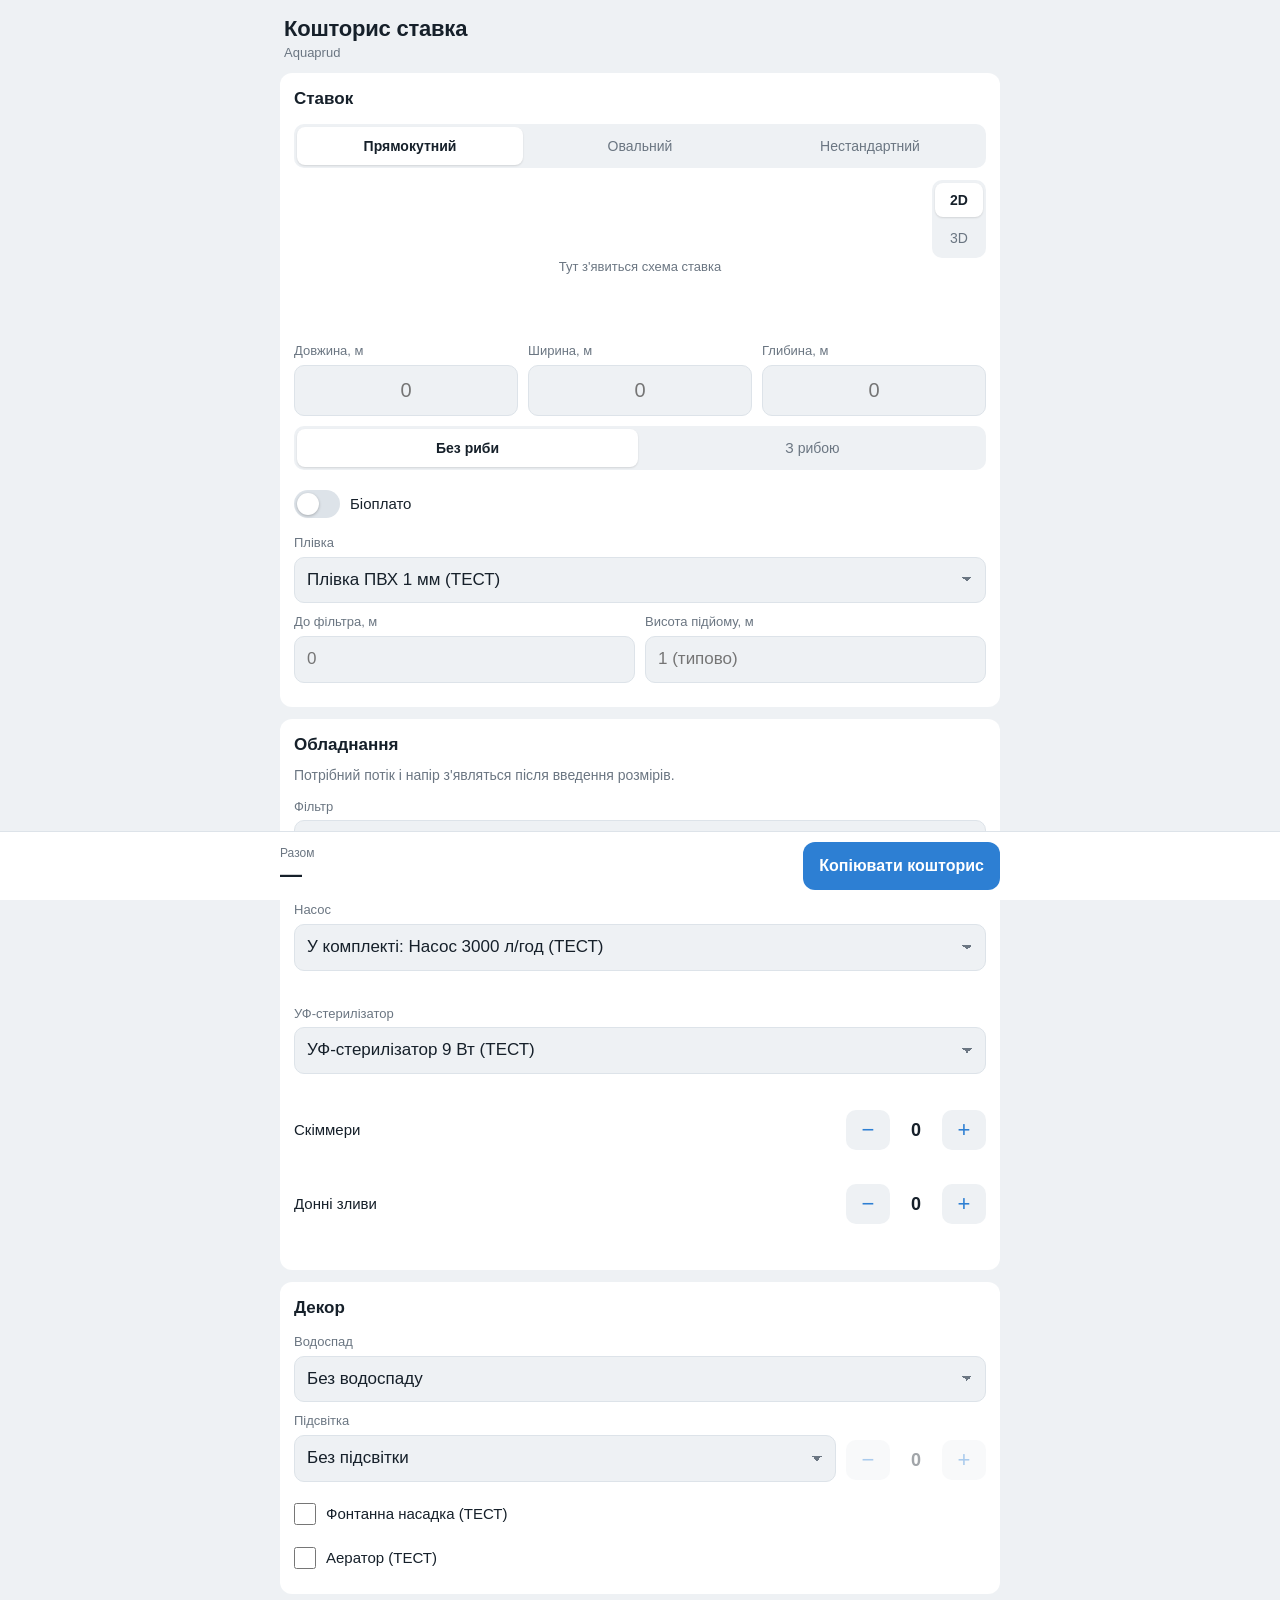
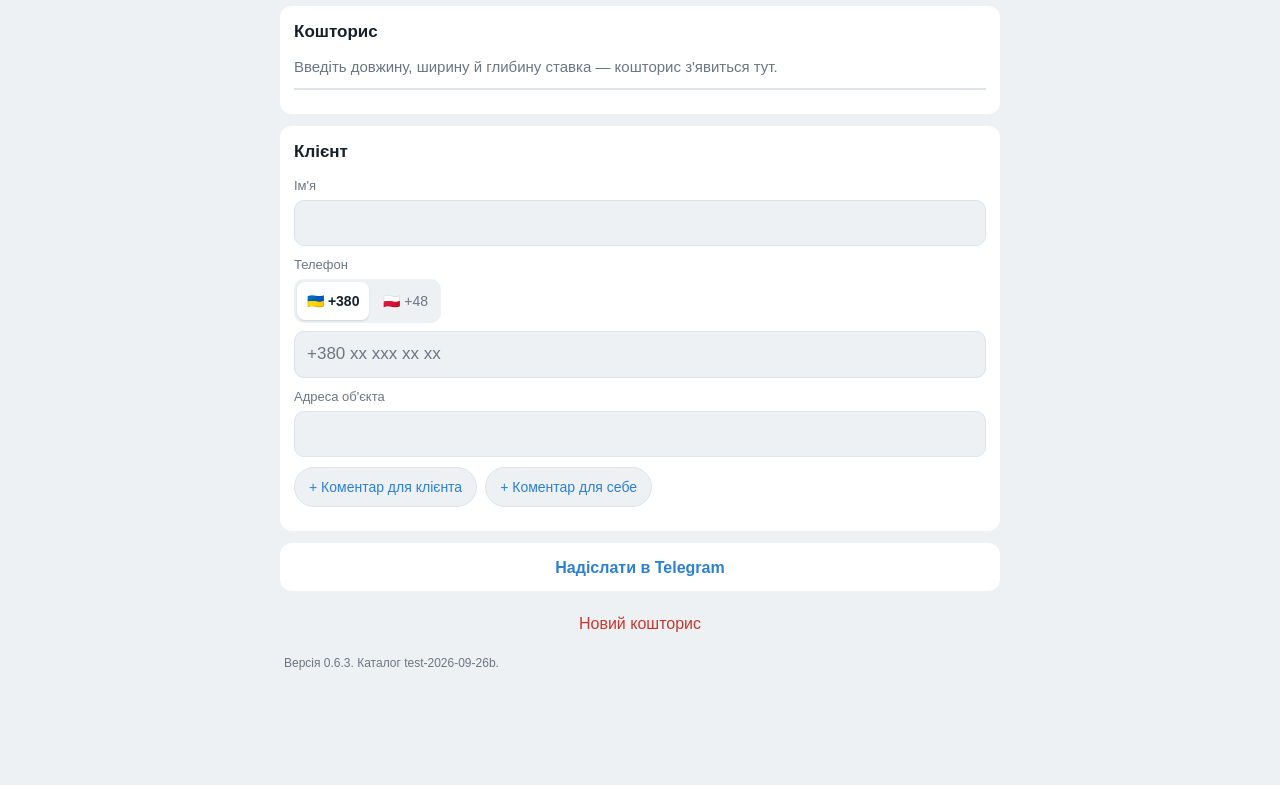
==== commit 91898905: "Add files via upload" ====
--- a/miniapp/index.html
+++ b/miniapp/index.html
@@ -9,7 +9,7 @@
   <!-- SDK Telegram Mini Apps: дає Telegram.WebApp (тема, кнопки, вібровідгук) -->
   <script src="https://telegram.org/js/telegram-web-app.js"></script>
   <!-- ?v=N — версія файлу: змінюємо при кожному оновленні, бо Telegram кешує Mini App -->
-  <link rel="stylesheet" href="css/style.css?v=9">
+  <link rel="stylesheet" href="css/style.css?v=10">
 </head>
 <body>
   <header class="head">
@@ -335,15 +335,15 @@
   </div>
 
   <!-- Порядок важливий: конфіг → дані → ядро → API → інтерфейс → запуск -->
-  <script src="js/config.js?v=9"></script>
-  <script src="../data/catalog.sample.js?v=9"></script>
-  <script src="../core/calc.js?v=9"></script>
-  <script src="../core/format.js?v=9"></script>
-  <script src="../core/pondgeo.js?v=9"></script>
-  <script src="../core/stairs.js?v=9"></script>
-  <script src="js/api.js?v=9"></script>
-  <script src="js/ui.js?v=9"></script>
-  <script src="js/sketch3d.js?v=9"></script>
-  <script src="js/app.js?v=9"></script>
+  <script src="js/config.js?v=10"></script>
+  <script src="../data/catalog.sample.js?v=10"></script>
+  <script src="../core/calc.js?v=10"></script>
+  <script src="../core/format.js?v=10"></script>
+  <script src="../core/pondgeo.js?v=10"></script>
+  <script src="../core/stairs.js?v=10"></script>
+  <script src="js/api.js?v=10"></script>
+  <script src="js/ui.js?v=10"></script>
+  <script src="js/sketch3d.js?v=10"></script>
+  <script src="js/app.js?v=10"></script>
 </body>
 </html>
--- a/miniapp/css/style.css
+++ b/miniapp/css/style.css
@@ -133,11 +133,12 @@
 .sketch.is-3d { overflow: visible; }
 /* Розміри ставка в 3D — зліва вгорі поверх схеми; ширина обмежена, щоб не залазити під 2D/3D */
 .scene__caption {
-  position: absolute; top: 8px; left: 2px; max-width: calc(100% - 130px); margin: 0;
+  position: absolute; top: 8px; left: 2px; max-width: calc(100% - 72px); margin: 0;
   color: var(--hint); font-size: calc(13px * var(--fs)); line-height: 1.3; font-variant-numeric: tabular-nums; pointer-events: none;
 }
-/* 2D / 3D — у кутку схеми, як на картах */
-.scene__mode { position: absolute; top: 0; right: 0; margin: 0; }
+/* 2D / 3D — у кутку схеми, як на картах. v0.6.3: вертикально (2D зверху, 3D під ним) — вузька колонка
+   праворуч не заступає схему; розміри кнопок ті самі (48 × 34) */
+.scene__mode { position: absolute; top: 0; right: 0; margin: 0; flex-direction: column; flex-wrap: nowrap; }
 .scene__mode .seg__btn { flex: none; min-width: 48px; min-height: 34px; padding: 4px 12px; }
 /* Стрілки ракурсів — справа знизу, як на банерах; зона дотику 44×44 */
 .scene__nav { position: absolute; right: 0; bottom: 0; display: flex; gap: 8px; }
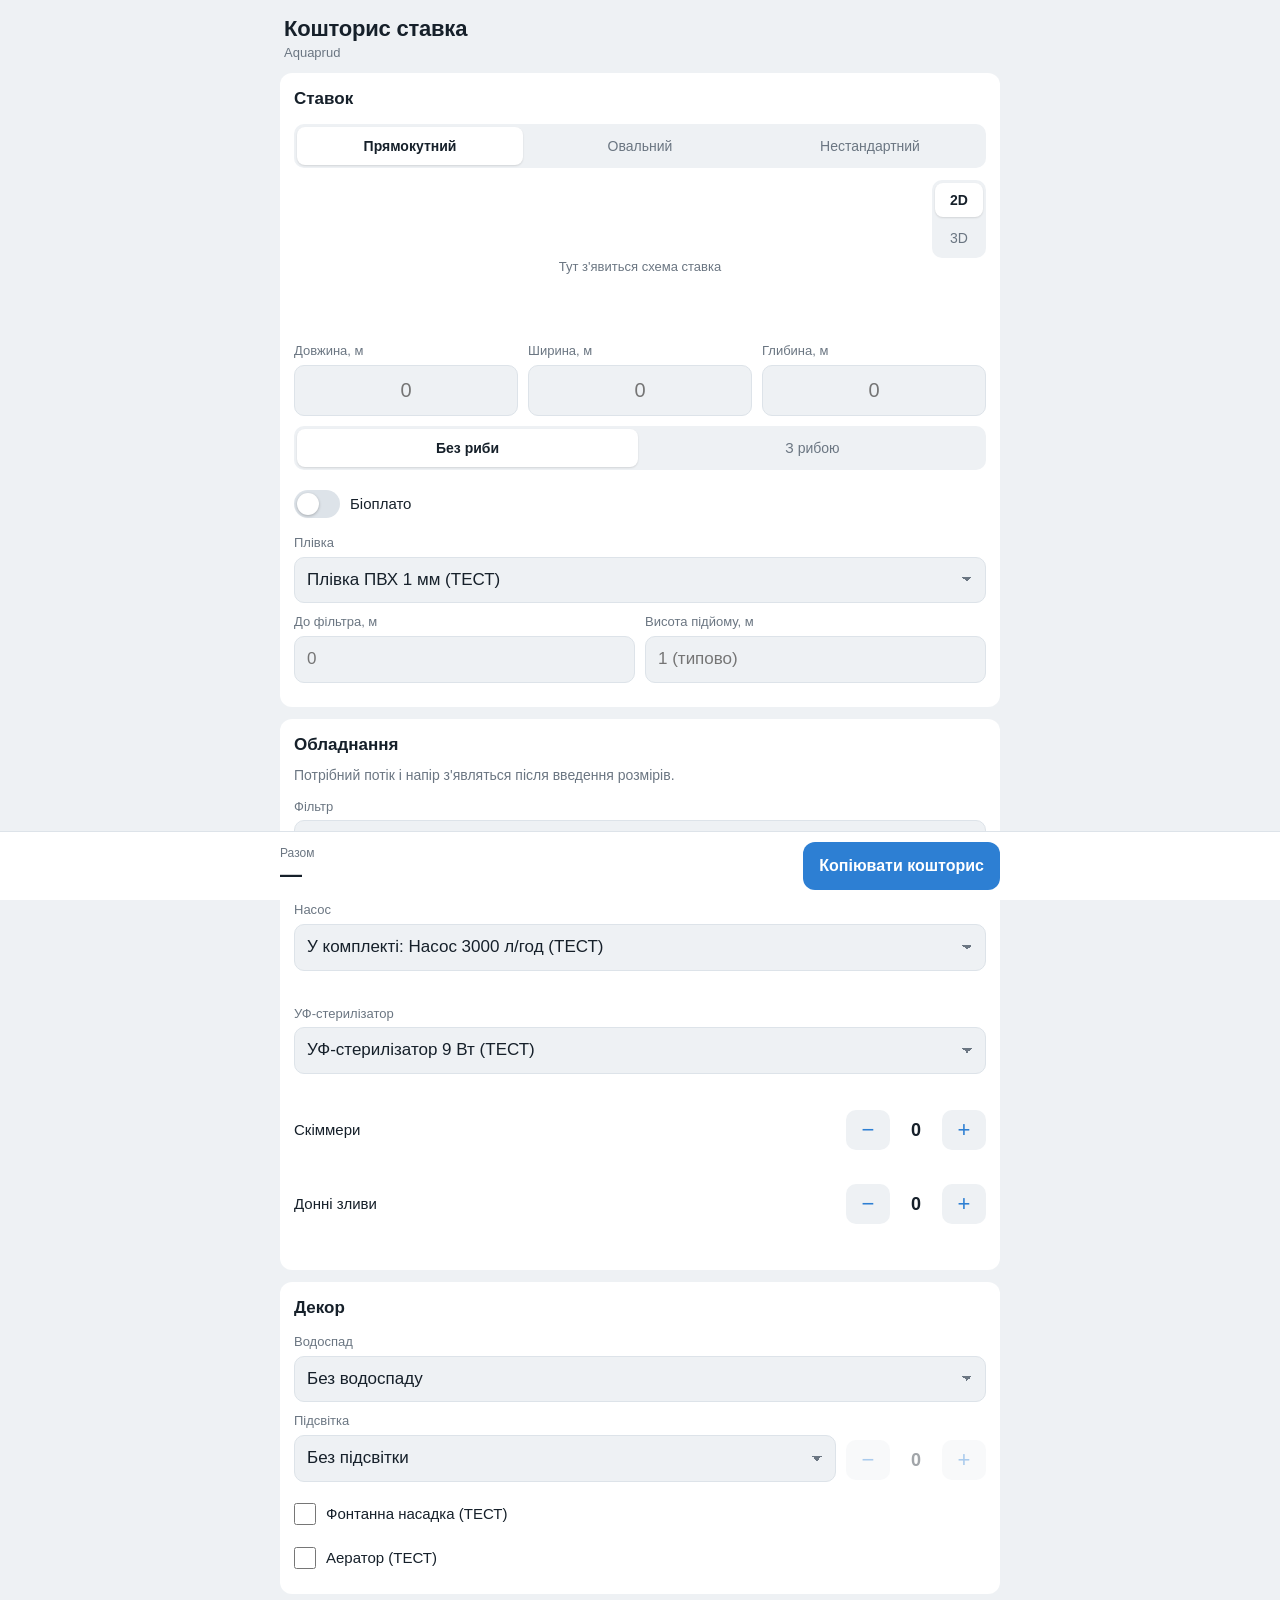
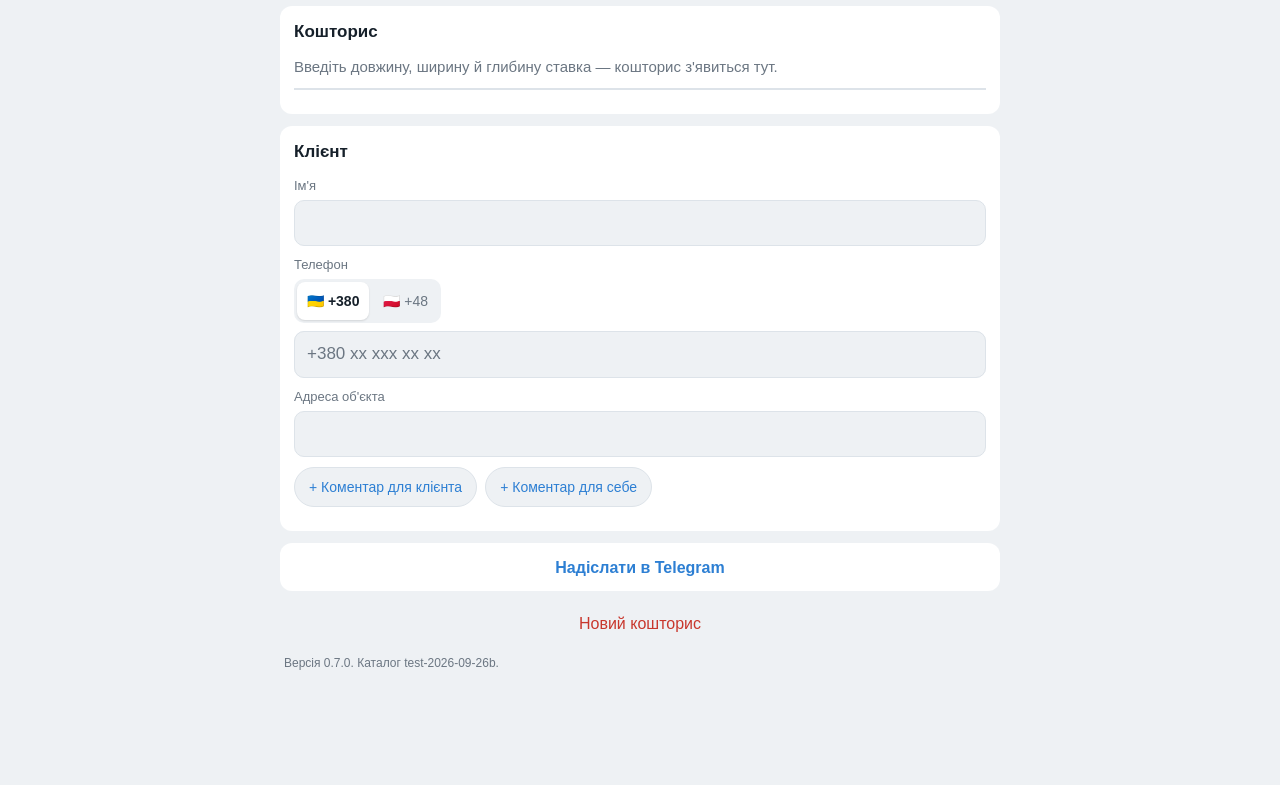
==== commit 495dcdd7: "Add files via upload" ====
--- a/miniapp/index.html
+++ b/miniapp/index.html
@@ -9,7 +9,7 @@
   <!-- SDK Telegram Mini Apps: дає Telegram.WebApp (тема, кнопки, вібровідгук) -->
   <script src="https://telegram.org/js/telegram-web-app.js"></script>
   <!-- ?v=N — версія файлу: змінюємо при кожному оновленні, бо Telegram кешує Mini App -->
-  <link rel="stylesheet" href="css/style.css?v=10">
+  <link rel="stylesheet" href="css/style.css?v=11">
 </head>
 <body>
   <header class="head">
@@ -314,6 +314,17 @@
           <span class="switch__text">Сходинки (Про-режим)</span>
         </label>
       </div>
+      <!-- Укіс стінок (v0.7.0, D61): задається один раз і діє в усіх кошторисах, «Новий кошторис» його не скидає.
+           Підйоми між сходинками — завжди вертикальні (D63) -->
+      <div class="svc-row">
+        <label for="slopeM" class="svc-row__label">Укіс стінок ставка</label>
+        <div class="slope">
+          <span class="slope__pre">1 :</span>
+          <input id="slopeM" class="input slope__input" type="text" inputmode="decimal" autocomplete="off" placeholder="0" aria-describedby="slopeHint">
+          <output id="slopeDeg" class="slope__deg">90°</output>
+        </div>
+        <p id="slopeHint" class="slope__hint">m — метрів по горизонталі на 1 м глибини; 0 — вертикальні стінки. Діє в усіх кошторисах, доки не зміните. Підйоми між сходинками — завжди 90°.</p>
+      </div>
       <!-- Біоплато на схемі (D56): «Разом» — впритул до ставка, одне дзеркало; на розрахунок не впливає -->
       <div class="svc-row">
         <span id="bioJoinLabel" class="svc-row__label">Біоплато на схемі</span>
@@ -335,15 +346,16 @@
   </div>
 
   <!-- Порядок важливий: конфіг → дані → ядро → API → інтерфейс → запуск -->
-  <script src="js/config.js?v=10"></script>
-  <script src="../data/catalog.sample.js?v=10"></script>
-  <script src="../core/calc.js?v=10"></script>
-  <script src="../core/format.js?v=10"></script>
-  <script src="../core/pondgeo.js?v=10"></script>
-  <script src="../core/stairs.js?v=10"></script>
-  <script src="js/api.js?v=10"></script>
-  <script src="js/ui.js?v=10"></script>
-  <script src="js/sketch3d.js?v=10"></script>
-  <script src="js/app.js?v=10"></script>
+  <script src="js/config.js?v=11"></script>
+  <script src="../data/catalog.sample.js?v=11"></script>
+  <script src="../core/calc.js?v=11"></script>
+  <script src="../core/format.js?v=11"></script>
+  <script src="../core/pondgeo.js?v=11"></script>
+  <script src="../core/stairs.js?v=11"></script>
+  <script src="../core/slope.js?v=11"></script>
+  <script src="js/api.js?v=11"></script>
+  <script src="js/ui.js?v=11"></script>
+  <script src="js/sketch3d.js?v=11"></script>
+  <script src="js/app.js?v=11"></script>
 </body>
 </html>
--- a/miniapp/css/style.css
+++ b/miniapp/css/style.css
@@ -168,6 +168,14 @@
 /* Біоплато «Разом» (D56): мілка зона спільного дзеркала — «пісок», як сходинки; шов зі ставком — пунктир */
 .sk-bio-zone { fill: var(--ground); fill-opacity: 0.34; }
 .sk-bio-seam { fill: none; stroke: var(--water); stroke-width: 1.2; stroke-dasharray: 3 3; }
+/* v0.7.0: низ укосу на плані, лінії розрізів (штрихпунктир, як на кресленні) і сам розріз */
+.sk-toe { fill: none; stroke: var(--water); stroke-width: 1; stroke-dasharray: 2 3; opacity: 0.75; }
+.sk-cut { fill: none; stroke: var(--hint); stroke-width: 1; stroke-dasharray: 10 3 2 3; }
+.sk-cut-label { fill: var(--text); font-size: calc(12px * var(--fs)); font-weight: 700; }
+.sec-water { fill: var(--water-fill); }
+.sec-surface { fill: none; stroke: var(--water); stroke-width: 1; stroke-dasharray: 5 3; }
+.sec-band { fill: var(--ground); fill-opacity: 0.28; }
+.sec-line { fill: none; stroke: var(--water); stroke-width: 2; stroke-linejoin: round; }
 .sk-label { fill: var(--hint); font-size: calc(12px * var(--fs)); font-variant-numeric: tabular-nums; }
 .sk-label--in { fill: var(--water); }
 .sk-hint { fill: var(--hint); font-size: calc(13px * var(--fs)); }
@@ -334,6 +342,12 @@
 .svc-row.counter, .svc-row.switch { min-height: 64px; }
 .svc-row .seg { margin: 10px 0 0; }
 .svc-row__label { display: block; }
+/* Укіс стінок: «1 : [m]  45°» в один рядок; кут — підказка, скільки це в градусах */
+.slope { display: flex; align-items: center; gap: 10px; margin-top: 10px; }
+.slope__pre { font-size: calc(18px * var(--fs)); font-variant-numeric: tabular-nums; }
+.slope__input { width: 96px; text-align: center; font-size: calc(18px * var(--fs)); font-variant-numeric: tabular-nums; }
+.slope__deg { color: var(--hint); font-size: calc(16px * var(--fs)); font-variant-numeric: tabular-nums; }
+.slope__hint { margin: 8px 0 0; color: var(--hint); font-size: calc(13px * var(--fs)); line-height: 1.35; }
 .sheet__card .btn { margin-top: 18px; }
 
 @media (prefers-reduced-motion: reduce) {
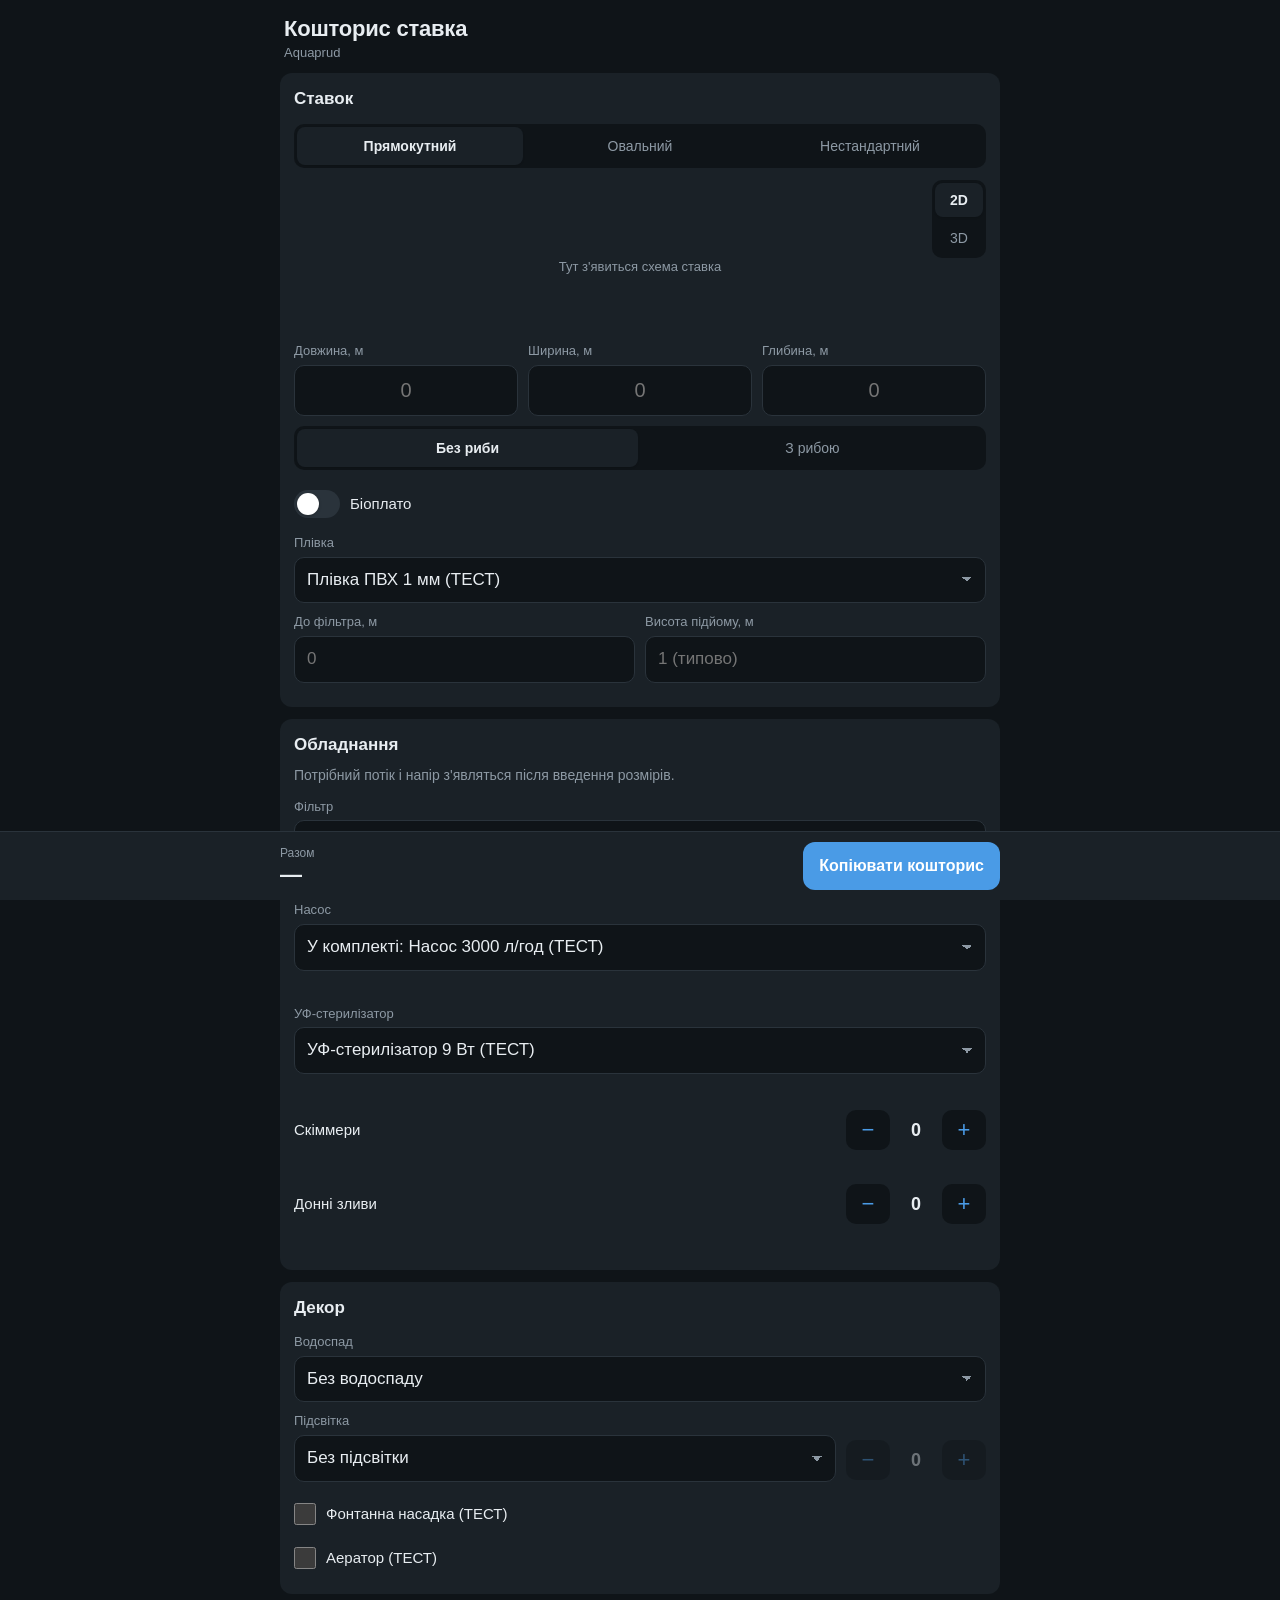
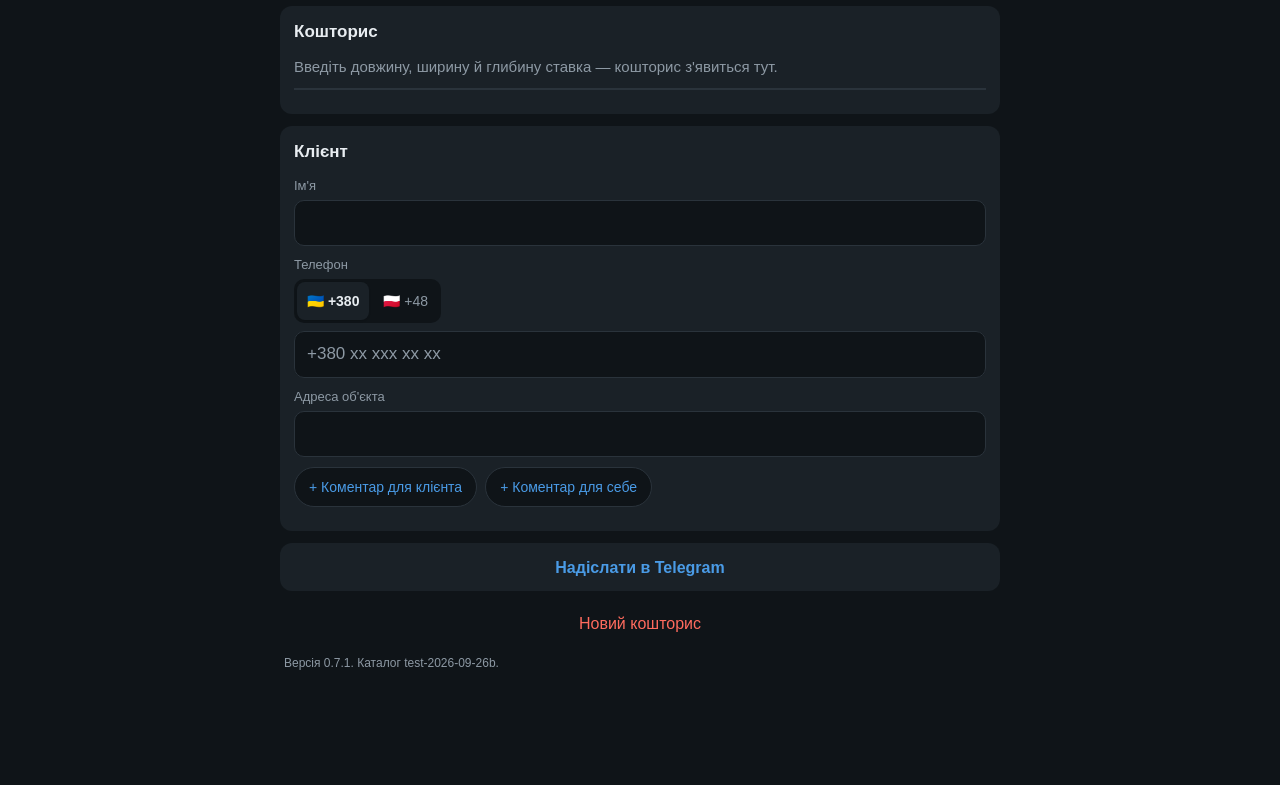
==== commit 06612275: "Add files via upload" ====
--- a/miniapp/index.html
+++ b/miniapp/index.html
@@ -9,7 +9,15 @@
   <!-- SDK Telegram Mini Apps: дає Telegram.WebApp (тема, кнопки, вібровідгук) -->
   <script src="https://telegram.org/js/telegram-web-app.js"></script>
   <!-- ?v=N — версія файлу: змінюємо при кожному оновленні, бо Telegram кешує Mini App -->
-  <link rel="stylesheet" href="css/style.css?v=11">
+  <link rel="stylesheet" href="css/style.css?v=12">
+  <!-- Тема (v0.7.1) — до першого малювання, щоб екран не блимав світлим: читаємо з чернетки (ключ — CONFIG.DRAFT_KEY) -->
+  <script>
+    (function () {
+      var t = 'dark';                                         // за замовчуванням — темна
+      try { var d = JSON.parse(localStorage.getItem('aquaprud_draft_v1') || 'null'); if (d && d.service && d.service.theme) t = d.service.theme; } catch (e) {}
+      document.documentElement.setAttribute('data-theme', t === 'light' || t === 'system' ? t : 'dark');
+    })();
+  </script>
 </head>
 <body>
   <header class="head">
@@ -103,33 +111,101 @@
         <button type="button" class="seg__btn" data-fish="1">З рибою</button>
       </div>
 
-      <!-- Натискати можна на перемикач і на саме слово, але не правіше від нього -->
+      <!-- Біоплато (v0.7.1): 1–4 ділянки Bio-N, кожна на всю сторону ставка; кількість — праворуч від перемикача.
+           Натискати можна на перемикач і на саме слово, але не правіше від нього -->
       <div class="switch">
         <label class="switch__control">
           <input id="bio" type="checkbox">
           <span class="switch__track" aria-hidden="true"></span>
           <span class="switch__text">Біоплато</span>
         </label>
-        <!-- Біоплато з увімкненим перемикачем: ‹ › переносять його на сусідню сторону ставка (притиснуті до правого краю).
-             Сторону видно на схемі; слово — лише для програм читання екрана (клас vh) -->
-        <div id="bioSide" class="bio-side" hidden>
-          <button type="button" class="bio-side__btn" data-bioside="-1" aria-label="Перенести біоплато проти годинникової стрілки">
-            <svg viewBox="0 0 24 24" aria-hidden="true"><path d="M14.5 5.5 8 12l6.5 6.5"/></svg>
-          </button>
-          <span id="bioSideLabel" class="vh" aria-live="polite">Біоплато праворуч</span>
-          <button type="button" class="bio-side__btn" data-bioside="1" aria-label="Перенести біоплато за годинниковою стрілкою">
-            <svg viewBox="0 0 24 24" aria-hidden="true"><path d="M9.5 5.5 16 12l-6.5 6.5"/></svg>
-          </button>
-        </div>
-      </div>
-      <!-- Плавне розкриття: висота анімується через CSS (клас is-open) -->
+        <!-- Кількість Bio: «−» з 1 вимикає біоплато; прибране «−» пам'ятається й повертається «+» -->
+        <div id="bioCounter" class="counter counter--inline" hidden>
+          <button type="button" class="counter__btn" data-biocount="-1" aria-label="Менше ділянок біоплато">−</button>
+          <output id="bioCount" class="counter__value">1</output>
+          <button type="button" class="counter__btn" data-biocount="1" aria-label="Більше ділянок біоплато">+</button>
+        </div>
+      </div>
+      <!-- Плавне розкриття: висота анімується (UI.setCollapse); кожен рядок Bio — теж -->
       <div id="bioFields" class="collapse">
         <div class="collapse__inner">
-          <div class="grid2">
-            <label class="field"><span class="field__label">Довжина біоплато, м</span>
-              <input id="Lb" class="input" inputmode="decimal" autocomplete="off" placeholder="0"></label>
-            <label class="field"><span class="field__label">Ширина біоплато, м</span>
-              <input id="Wb" class="input" inputmode="decimal" autocomplete="off" placeholder="0"></label>
+          <p class="bio-hint">Ширина від краю ставка, м × довжина сторони; ‹ › — інша сторона</p>
+          <div class="bio-rows">
+            <div id="bioRow1" class="collapse bio-row-box">
+              <div class="collapse__inner">
+                <div class="bio-row">
+                  <span class="bio-row__name">Bio-1</span>
+                  <input id="bioW1" class="input bio-row__w" inputmode="decimal" autocomplete="off" placeholder="ширина" aria-label="Bio-1: ширина від краю ставка, м">
+                  <span id="bioLen1" class="bio-row__len" aria-live="polite">× — м</span>
+                  <div class="bio-side">
+                    <button type="button" class="bio-side__btn" data-biomove="0" data-d="-1" aria-label="Bio-1: на іншу сторону проти годинникової стрілки">
+                      <svg viewBox="0 0 24 24" aria-hidden="true"><path d="M14.5 5.5 8 12l6.5 6.5"/></svg>
+                    </button>
+                    <button type="button" class="bio-side__btn" data-biomove="0" data-d="1" aria-label="Bio-1: на іншу сторону за годинниковою стрілкою">
+                      <svg viewBox="0 0 24 24" aria-hidden="true"><path d="M9.5 5.5 16 12l-6.5 6.5"/></svg>
+                    </button>
+                  </div>
+                  <span id="bioSideLabel1" class="vh" aria-live="polite"></span>
+                </div>
+              </div>
+            </div>
+            <div id="bioRow2" class="collapse bio-row-box">
+              <div class="collapse__inner">
+                <div class="bio-row">
+                  <span class="bio-row__name">Bio-2</span>
+                  <input id="bioW2" class="input bio-row__w" inputmode="decimal" autocomplete="off" placeholder="ширина" aria-label="Bio-2: ширина від краю ставка, м">
+                  <span id="bioLen2" class="bio-row__len" aria-live="polite">× — м</span>
+                  <div class="bio-side">
+                    <button type="button" class="bio-side__btn" data-biomove="1" data-d="-1" aria-label="Bio-2: на іншу сторону проти годинникової стрілки">
+                      <svg viewBox="0 0 24 24" aria-hidden="true"><path d="M14.5 5.5 8 12l6.5 6.5"/></svg>
+                    </button>
+                    <button type="button" class="bio-side__btn" data-biomove="1" data-d="1" aria-label="Bio-2: на іншу сторону за годинниковою стрілкою">
+                      <svg viewBox="0 0 24 24" aria-hidden="true"><path d="M9.5 5.5 16 12l-6.5 6.5"/></svg>
+                    </button>
+                  </div>
+                  <span id="bioSideLabel2" class="vh" aria-live="polite"></span>
+                </div>
+              </div>
+            </div>
+            <div id="bioRow3" class="collapse bio-row-box">
+              <div class="collapse__inner">
+                <div class="bio-row">
+                  <span class="bio-row__name">Bio-3</span>
+                  <input id="bioW3" class="input bio-row__w" inputmode="decimal" autocomplete="off" placeholder="ширина" aria-label="Bio-3: ширина від краю ставка, м">
+                  <span id="bioLen3" class="bio-row__len" aria-live="polite">× — м</span>
+                  <div class="bio-side">
+                    <button type="button" class="bio-side__btn" data-biomove="2" data-d="-1" aria-label="Bio-3: на іншу сторону проти годинникової стрілки">
+                      <svg viewBox="0 0 24 24" aria-hidden="true"><path d="M14.5 5.5 8 12l6.5 6.5"/></svg>
+                    </button>
+                    <button type="button" class="bio-side__btn" data-biomove="2" data-d="1" aria-label="Bio-3: на іншу сторону за годинниковою стрілкою">
+                      <svg viewBox="0 0 24 24" aria-hidden="true"><path d="M9.5 5.5 16 12l-6.5 6.5"/></svg>
+                    </button>
+                  </div>
+                  <span id="bioSideLabel3" class="vh" aria-live="polite"></span>
+                </div>
+              </div>
+            </div>
+            <div id="bioRow4" class="collapse bio-row-box">
+              <div class="collapse__inner">
+                <div class="bio-row">
+                  <span class="bio-row__name">Bio-4</span>
+                  <input id="bioW4" class="input bio-row__w" inputmode="decimal" autocomplete="off" placeholder="ширина" aria-label="Bio-4: ширина від краю ставка, м">
+                  <span id="bioLen4" class="bio-row__len" aria-live="polite">× — м</span>
+                  <div class="bio-side">
+                    <button type="button" class="bio-side__btn" data-biomove="3" data-d="-1" aria-label="Bio-4: на іншу сторону проти годинникової стрілки">
+                      <svg viewBox="0 0 24 24" aria-hidden="true"><path d="M14.5 5.5 8 12l6.5 6.5"/></svg>
+                    </button>
+                    <button type="button" class="bio-side__btn" data-biomove="3" data-d="1" aria-label="Bio-4: на іншу сторону за годинниковою стрілкою">
+                      <svg viewBox="0 0 24 24" aria-hidden="true"><path d="M9.5 5.5 16 12l-6.5 6.5"/></svg>
+                    </button>
+                  </div>
+                  <span id="bioSideLabel4" class="vh" aria-live="polite"></span>
+                </div>
+              </div>
+            </div>
+          </div>
+          <div id="bioSumBox" class="collapse">
+            <div class="collapse__inner"><p id="bioSum" class="bio-sum" aria-live="polite"></p></div>
           </div>
         </div>
       </div>
@@ -314,16 +390,16 @@
           <span class="switch__text">Сходинки (Про-режим)</span>
         </label>
       </div>
-      <!-- Укіс стінок (v0.7.0, D61): задається один раз і діє в усіх кошторисах, «Новий кошторис» його не скидає.
-           Підйоми між сходинками — завжди вертикальні (D63) -->
+      <!-- Укіс стінок (D61; v0.7.1 — у градусах): 90° — вертикальні стінки, від 30° до 90°. Задається один раз
+           і діє в усіх кошторисах, «Новий кошторис» його не скидає. Підйоми між сходинками — завжди вертикальні (D63) -->
       <div class="svc-row">
-        <label for="slopeM" class="svc-row__label">Укіс стінок ставка</label>
-        <div class="slope">
-          <span class="slope__pre">1 :</span>
-          <input id="slopeM" class="input slope__input" type="text" inputmode="decimal" autocomplete="off" placeholder="0" aria-describedby="slopeHint">
-          <output id="slopeDeg" class="slope__deg">90°</output>
-        </div>
-        <p id="slopeHint" class="slope__hint">m — метрів по горизонталі на 1 м глибини; 0 — вертикальні стінки. Діє в усіх кошторисах, доки не зміните. Підйоми між сходинками — завжди 90°.</p>
+        <div class="counter">
+          <label for="slopeDeg" class="counter__label">Укіс стінок ставка, °</label>
+          <button type="button" id="slopeMinus" class="counter__btn" data-slope="-1" aria-label="Мінус 1°">−</button>
+          <input id="slopeDeg" class="counter__value counter__input" type="text" inputmode="decimal" autocomplete="off" aria-describedby="slopeHint">
+          <button type="button" id="slopePlus" class="counter__btn" data-slope="1" aria-label="Плюс 1°">+</button>
+        </div>
+        <p id="slopeHint" class="slope__hint">90° — вертикальні стінки (максимум), найменше — 30°. Зараз: <span id="slopeRatio">1 : 0</span>. Діє в усіх кошторисах, доки не зміните. Підйоми між сходинками — завжди 90°.</p>
       </div>
       <!-- Біоплато на схемі (D56): «Разом» — впритул до ставка, одне дзеркало; на розрахунок не впливає -->
       <div class="svc-row">
@@ -341,21 +417,30 @@
           <button type="button" class="seg__btn" data-font="1.3">Найбільший</button>
         </div>
       </div>
+      <!-- Тема (v0.7.1): «Система» — кольори Telegram (поза ним — теми телефона); за замовчуванням — темна -->
+      <div class="svc-row">
+        <span id="themeLabel" class="svc-row__label">Тема інтерфейсу</span>
+        <div class="seg" role="group" aria-labelledby="themeLabel">
+          <button type="button" class="seg__btn" data-theme-opt="dark">Темна</button>
+          <button type="button" class="seg__btn" data-theme-opt="light">Світла</button>
+          <button type="button" class="seg__btn" data-theme-opt="system">Система</button>
+        </div>
+      </div>
       <button id="serviceDone" type="button" class="btn btn--primary">Готово</button>
     </div>
   </div>
 
   <!-- Порядок важливий: конфіг → дані → ядро → API → інтерфейс → запуск -->
-  <script src="js/config.js?v=11"></script>
-  <script src="../data/catalog.sample.js?v=11"></script>
-  <script src="../core/calc.js?v=11"></script>
-  <script src="../core/format.js?v=11"></script>
-  <script src="../core/pondgeo.js?v=11"></script>
-  <script src="../core/stairs.js?v=11"></script>
-  <script src="../core/slope.js?v=11"></script>
-  <script src="js/api.js?v=11"></script>
-  <script src="js/ui.js?v=11"></script>
-  <script src="js/sketch3d.js?v=11"></script>
-  <script src="js/app.js?v=11"></script>
+  <script src="js/config.js?v=12"></script>
+  <script src="../data/catalog.sample.js?v=12"></script>
+  <script src="../core/calc.js?v=12"></script>
+  <script src="../core/format.js?v=12"></script>
+  <script src="../core/pondgeo.js?v=12"></script>
+  <script src="../core/stairs.js?v=12"></script>
+  <script src="../core/slope.js?v=12"></script>
+  <script src="js/api.js?v=12"></script>
+  <script src="js/ui.js?v=12"></script>
+  <script src="js/sketch3d.js?v=12"></script>
+  <script src="js/app.js?v=12"></script>
 </body>
 </html>
--- a/miniapp/css/style.css
+++ b/miniapp/css/style.css
@@ -41,6 +41,20 @@
 }
 /* Темна тема в Telegram: клас ставить app.js за Telegram.WebApp.colorScheme */
 html.tg-dark { --water: #5cc0c9; --water-fill: rgba(92, 192, 201, 0.18); --ground: #b8a67c; }
+/* Тема інтерфейсу (v0.7.1, службова панель): «Темна» / «Світла» — власні кольори замість кольорів Telegram;
+   «Система» (data-theme="system") — як раніше: кольори Telegram, поза ним — тема телефона */
+html[data-theme="dark"] {
+  color-scheme: dark;
+  --bg: #0f1418; --card: #1a2127; --text: #e8edf1; --hint: #8d99a4; --line: #2a333b;
+  --button: #4a9be6; --button-text: #ffffff; --danger: #ff6b5e;
+  --water: #5cc0c9; --water-fill: rgba(92, 192, 201, 0.18); --ground: #b8a67c;
+}
+html[data-theme="light"] {
+  color-scheme: light;
+  --bg: #eef1f4; --card: #ffffff; --text: #16202a; --hint: #6b7682; --line: #dde3e9;
+  --button: #2d7fd3; --button-text: #ffffff; --danger: #c8372d;
+  --water: #13707a; --water-fill: rgba(19, 112, 122, 0.16); --ground: #8a7a55;
+}
 
 /* ===== База ===== */
 * { box-sizing: border-box; }
@@ -178,6 +192,7 @@
 .sec-line { fill: none; stroke: var(--water); stroke-width: 2; stroke-linejoin: round; }
 .sk-label { fill: var(--hint); font-size: calc(12px * var(--fs)); font-variant-numeric: tabular-nums; }
 .sk-label--in { fill: var(--water); }
+.sk-bio-label { fill: var(--text); font-weight: 600; } /* «Bio-N» усередині біоплато (v0.7.1) */
 .sk-hint { fill: var(--hint); font-size: calc(13px * var(--fs)); }
 
 /* ===== Сходинки на 2D-схемі: мілкіша — «пісок» (колір землі), глибока — вода ===== */
@@ -231,6 +246,19 @@
 }
 .bio-side__btn:active { opacity: 0.6; }
 .bio-side__btn svg { width: 16px; height: 16px; fill: none; stroke: currentColor; stroke-width: 2.4; stroke-linecap: round; stroke-linejoin: round; }
+/* Біоплато (v0.7.1): лічильник Bio праворуч від перемикача; рядки «Bio-N · ширина · × довжина · ‹ ›» */
+.counter--inline { margin-left: auto; padding-left: 12px; min-height: 0; }
+.counter--inline .counter__value { min-width: 28px; }
+.bio-hint { margin: 0 0 6px; color: var(--hint); font-size: calc(13px * var(--fs)); line-height: 1.35; }
+.bio-row { display: flex; align-items: center; gap: 8px; padding: 4px 0; }
+.bio-row__name { flex: none; min-width: 42px; font-weight: 600; font-variant-numeric: tabular-nums; }
+.bio-row__w { flex: 0 1 96px; min-width: 64px; text-align: center; }
+.bio-row__len { flex: 1 1 auto; color: var(--hint); white-space: nowrap; font-variant-numeric: tabular-nums; }
+.bio-row .bio-side { padding-left: 4px; }
+.bio-side__btn:disabled { opacity: 0.35; cursor: default; }
+.bio-side__btn:disabled:active { opacity: 0.35; }
+.bio-sum { margin: 4px 0 10px; color: var(--hint); font-size: calc(14px * var(--fs)); font-variant-numeric: tabular-nums; }
+.bio-sum strong { color: var(--text); }
 /* Приховано з екрана, але доступно програмам читання екрана */
 .vh { position: absolute; width: 1px; height: 1px; margin: -1px; padding: 0; overflow: hidden; clip: rect(0 0 0 0); white-space: nowrap; border: 0; }
 
@@ -342,11 +370,9 @@
 .svc-row.counter, .svc-row.switch { min-height: 64px; }
 .svc-row .seg { margin: 10px 0 0; }
 .svc-row__label { display: block; }
-/* Укіс стінок: «1 : [m]  45°» в один рядок; кут — підказка, скільки це в градусах */
-.slope { display: flex; align-items: center; gap: 10px; margin-top: 10px; }
-.slope__pre { font-size: calc(18px * var(--fs)); font-variant-numeric: tabular-nums; }
-.slope__input { width: 96px; text-align: center; font-size: calc(18px * var(--fs)); font-variant-numeric: tabular-nums; }
-.slope__deg { color: var(--hint); font-size: calc(16px * var(--fs)); font-variant-numeric: tabular-nums; }
+/* Кут укосу (v0.7.1): число редагується з клавіатури — поле виглядає як значення лічильника («Націнка») */
+.counter__input { width: 64px; min-width: 64px; padding: 6px 4px; border: 1px solid transparent; border-radius: 8px; background: none; color: var(--text); }
+.counter__input:focus { border-color: var(--button); outline: none; background: var(--bg); }
 .slope__hint { margin: 8px 0 0; color: var(--hint); font-size: calc(13px * var(--fs)); line-height: 1.35; }
 .sheet__card .btn { margin-top: 18px; }
 
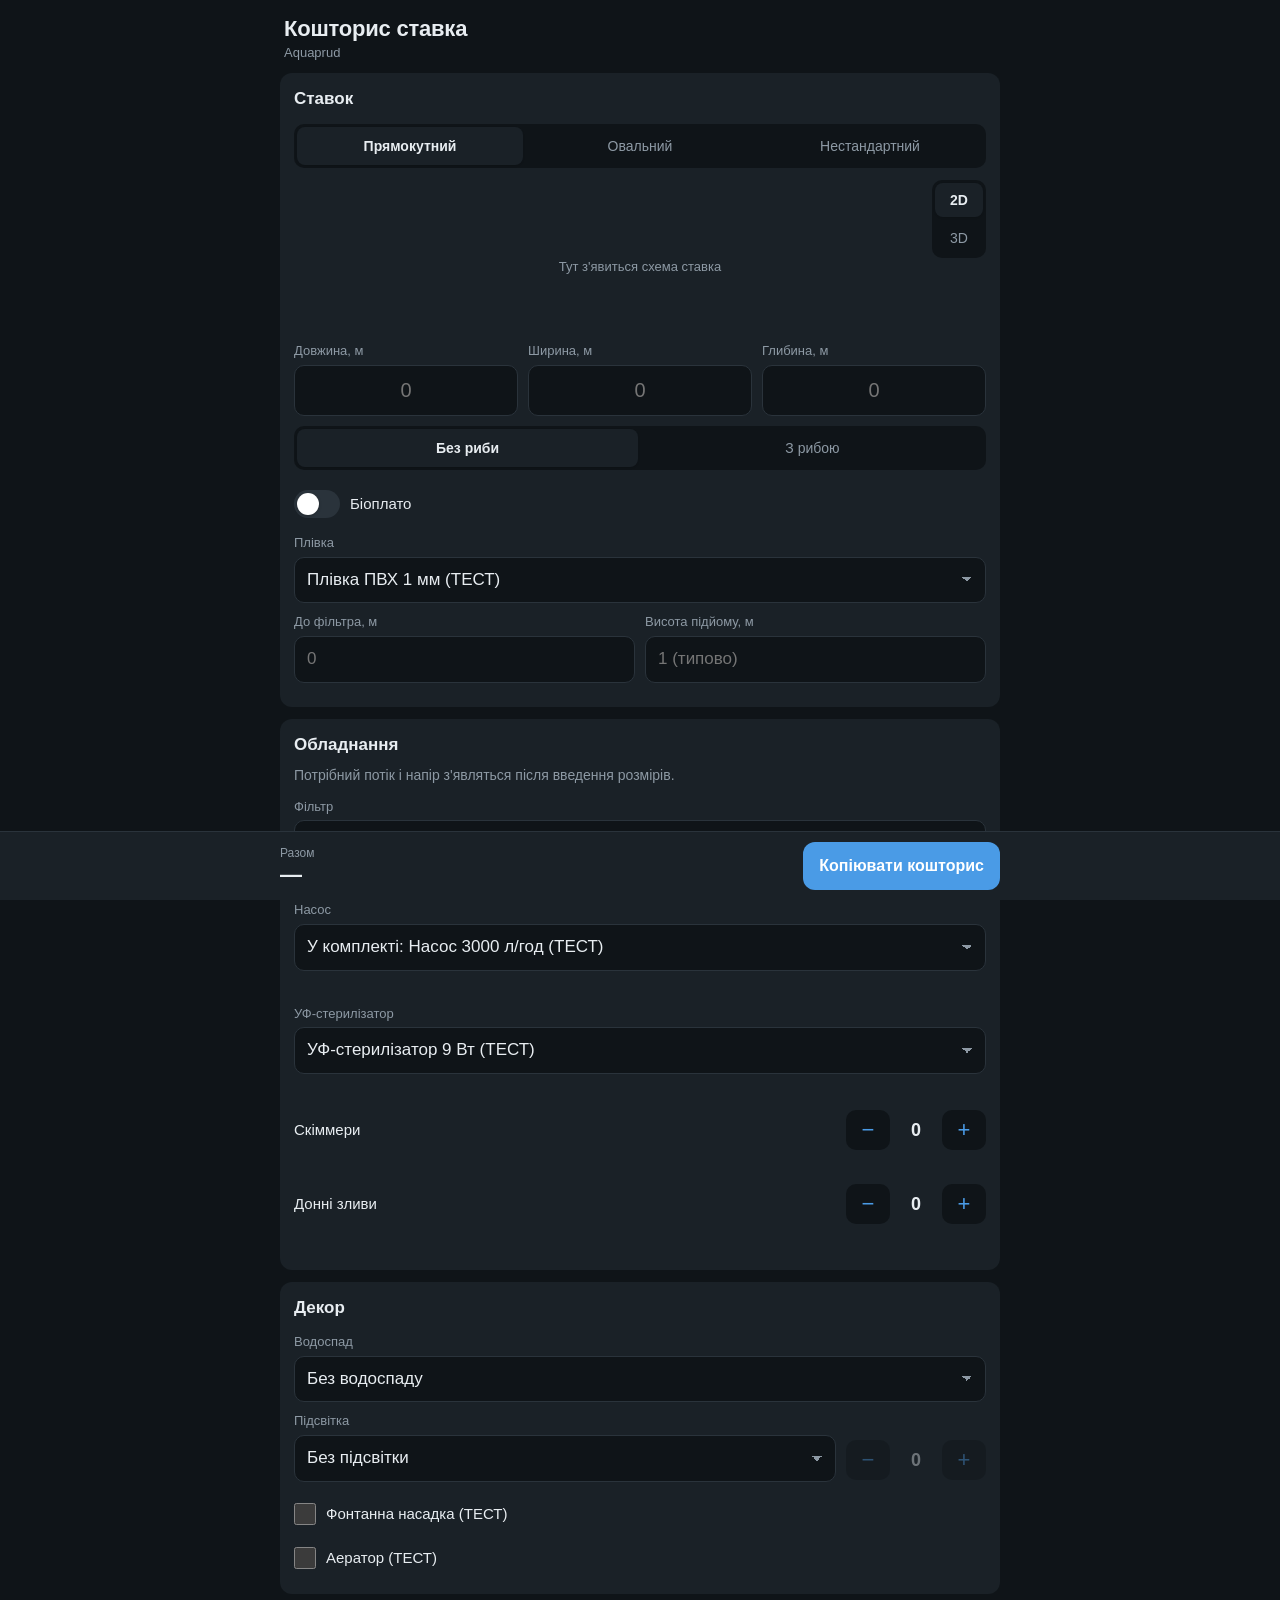
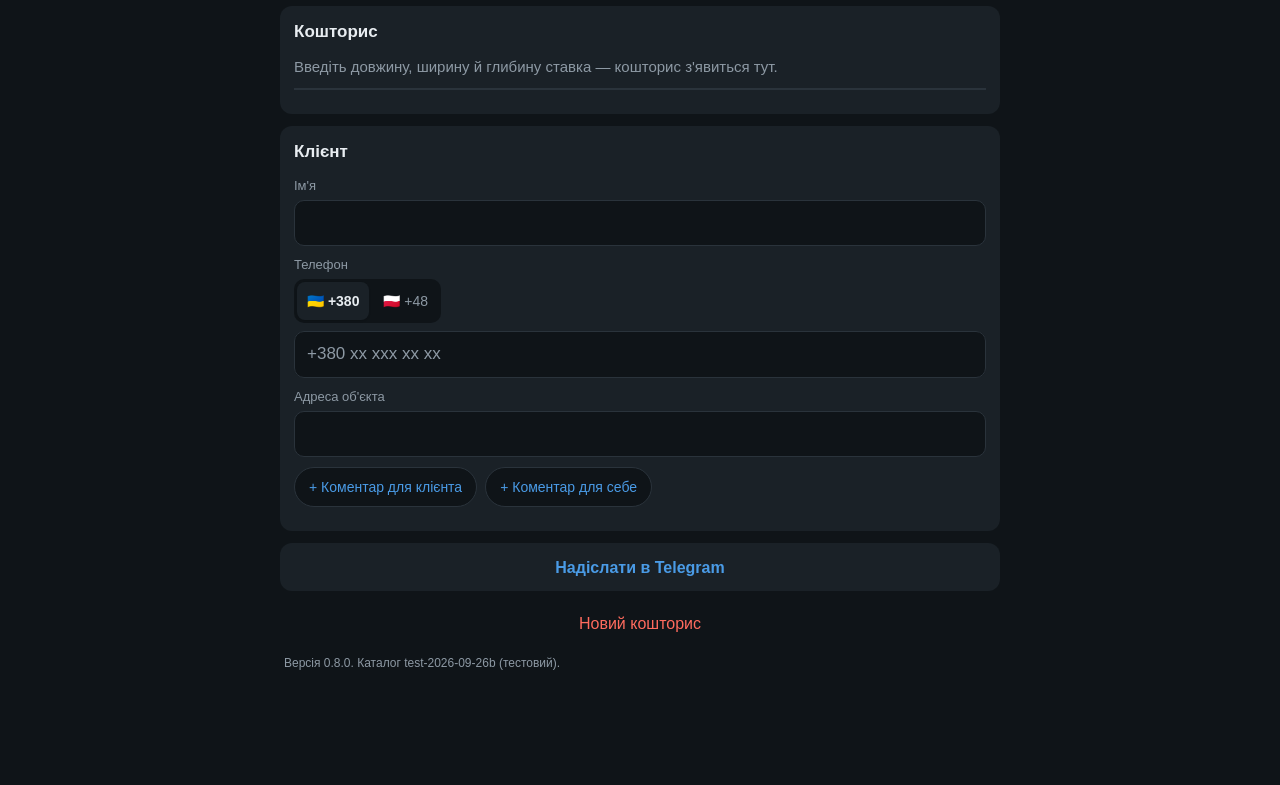
==== commit 82bb4dd9: "Add files via upload" ====
--- a/miniapp/index.html
+++ b/miniapp/index.html
@@ -9,7 +9,7 @@
   <!-- SDK Telegram Mini Apps: дає Telegram.WebApp (тема, кнопки, вібровідгук) -->
   <script src="https://telegram.org/js/telegram-web-app.js"></script>
   <!-- ?v=N — версія файлу: змінюємо при кожному оновленні, бо Telegram кешує Mini App -->
-  <link rel="stylesheet" href="css/style.css?v=12">
+  <link rel="stylesheet" href="css/style.css?v=13">
   <!-- Тема (v0.7.1) — до першого малювання, щоб екран не блимав світлим: читаємо з чернетки (ключ — CONFIG.DRAFT_KEY) -->
   <script>
     (function () {
@@ -26,6 +26,8 @@
   </header>
 
   <div id="loadError" class="banner banner--error" hidden></div>
+  <!-- v0.8.0: «Завантаження прайсу…», далі — збережена копія прайсу або помилки в таблиці -->
+  <div id="loadNote" class="banner banner--note" role="status">Завантаження прайсу…</div>
 
   <main id="app" hidden>
     <!-- Блок 1: параметри ставка -->
@@ -431,16 +433,16 @@
   </div>
 
   <!-- Порядок важливий: конфіг → дані → ядро → API → інтерфейс → запуск -->
-  <script src="js/config.js?v=12"></script>
-  <script src="../data/catalog.sample.js?v=12"></script>
-  <script src="../core/calc.js?v=12"></script>
-  <script src="../core/format.js?v=12"></script>
-  <script src="../core/pondgeo.js?v=12"></script>
-  <script src="../core/stairs.js?v=12"></script>
-  <script src="../core/slope.js?v=12"></script>
-  <script src="js/api.js?v=12"></script>
-  <script src="js/ui.js?v=12"></script>
-  <script src="js/sketch3d.js?v=12"></script>
-  <script src="js/app.js?v=12"></script>
+  <script src="js/config.js?v=13"></script>
+  <script src="../data/catalog.sample.js?v=13"></script>
+  <script src="../core/calc.js?v=13"></script>
+  <script src="../core/format.js?v=13"></script>
+  <script src="../core/pondgeo.js?v=13"></script>
+  <script src="../core/stairs.js?v=13"></script>
+  <script src="../core/slope.js?v=13"></script>
+  <script src="js/api.js?v=13"></script>
+  <script src="js/ui.js?v=13"></script>
+  <script src="js/sketch3d.js?v=13"></script>
+  <script src="js/app.js?v=13"></script>
 </body>
 </html>
--- a/miniapp/css/style.css
+++ b/miniapp/css/style.css
@@ -84,6 +84,8 @@
 /* ===== Банери ===== */
 .banner { margin: 0 auto var(--gap); padding: 10px 12px; border-radius: var(--radius); font-size: calc(14px * var(--fs)); }
 .banner--error { background: var(--card); color: var(--danger); border: 1px solid var(--danger); }
+/* Інформаційний банер (v0.8.0): збережений прайс, помилки в таблиці */
+.banner--note { background: var(--card); color: var(--hint); border: 1px solid var(--line); }
 
 /* ===== Блоки ===== */
 .block { background: var(--card); border-radius: var(--radius); padding: 14px; margin-bottom: var(--gap); }
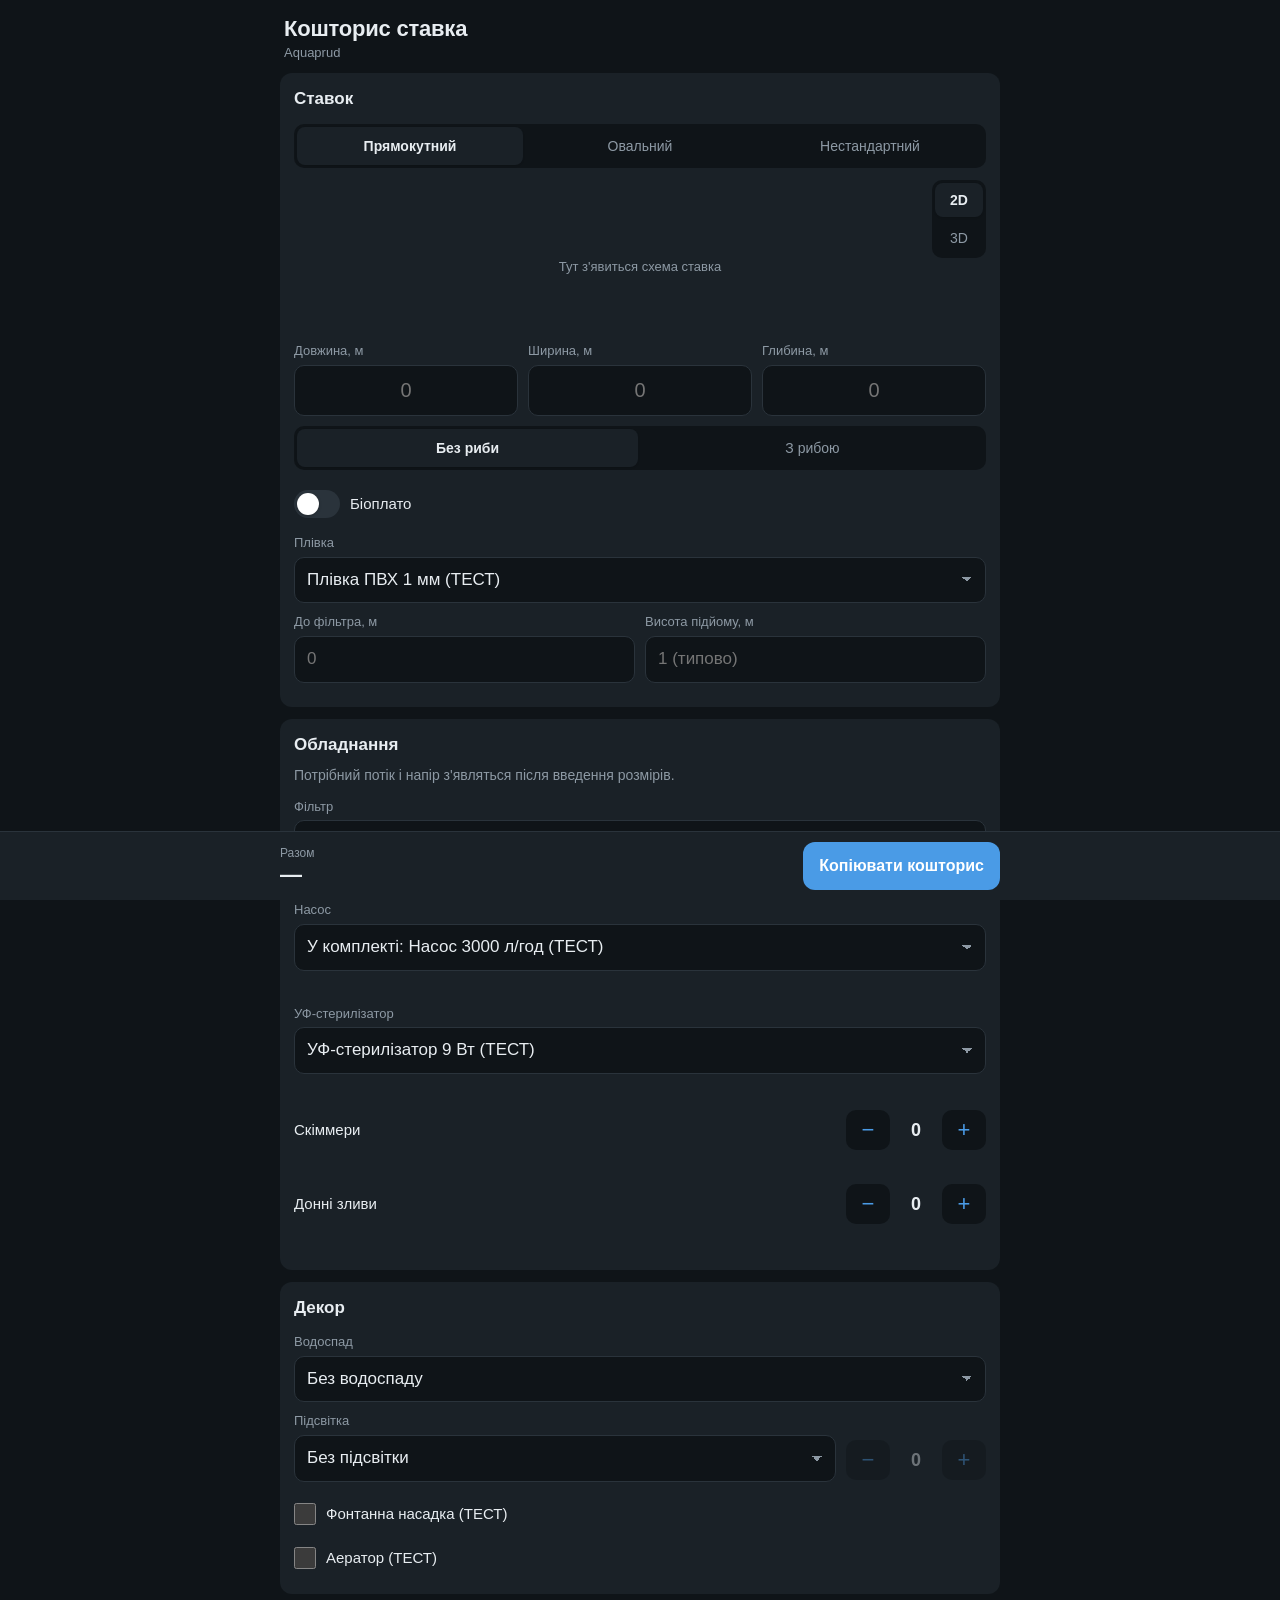
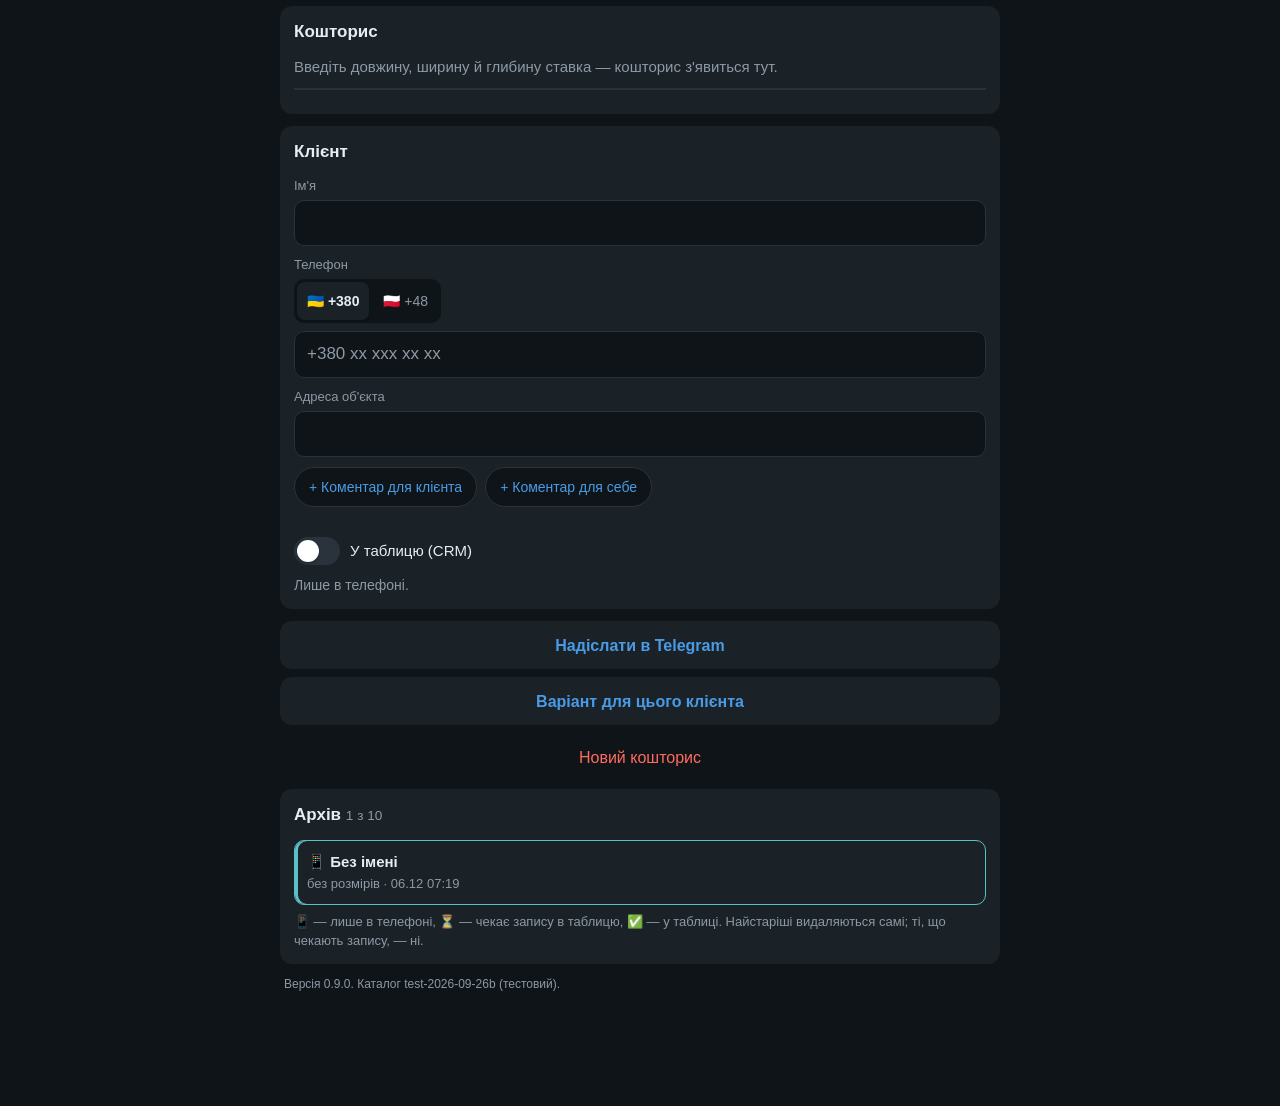
==== commit 39442b34: "Add files via upload" ====
--- a/miniapp/index.html
+++ b/miniapp/index.html
@@ -9,7 +9,7 @@
   <!-- SDK Telegram Mini Apps: дає Telegram.WebApp (тема, кнопки, вібровідгук) -->
   <script src="https://telegram.org/js/telegram-web-app.js"></script>
   <!-- ?v=N — версія файлу: змінюємо при кожному оновленні, бо Telegram кешує Mini App -->
-  <link rel="stylesheet" href="css/style.css?v=13">
+  <link rel="stylesheet" href="css/style.css?v=14">
   <!-- Тема (v0.7.1) — до першого малювання, щоб екран не блимав світлим: читаємо з чернетки (ключ — CONFIG.DRAFT_KEY) -->
   <script>
     (function () {
@@ -344,12 +344,30 @@
           </div>
         </div>
       </div>
+
+      <!-- Запис у CRM (v0.9.0, A4): лише за прапорцем і з ім'ям клієнта; без зв'язку — черга -->
+      <div class="switch crm-switch">
+        <label class="switch__control">
+          <input id="crmToggle" type="checkbox" aria-describedby="crmStatus">
+          <span class="switch__track" aria-hidden="true"></span>
+          <span class="switch__text">У таблицю (CRM)</span>
+        </label>
+      </div>
+      <p id="crmStatus" class="hint crm-status" aria-live="polite"></p>
     </section>
 
     <div class="actions">
       <button id="btnShare" type="button" class="btn btn--secondary">Надіслати в Telegram</button>
+      <button id="btnVariant" type="button" class="btn btn--secondary">Варіант для цього клієнта</button>
       <button id="btnReset" type="button" class="btn btn--ghost">Новий кошторис</button>
     </div>
+
+    <!-- Архів кошторисів у телефоні (v0.9.0): натискання — відкрити -->
+    <section class="block" aria-labelledby="h-archive">
+      <h2 id="h-archive" class="block__title">Архів <span id="archiveCount" class="archive__count"></span></h2>
+      <div id="archiveList" class="archive"></div>
+      <p class="hint archive__hint">📱 — лише в телефоні, ⏳ — чекає запису в таблицю, ✅ — у таблиці. Найстаріші видаляються самі; ті, що чекають запису, — ні.</p>
+    </section>
     <p id="footer" class="footer"></p>
   </main>
 
@@ -433,16 +451,17 @@
   </div>
 
   <!-- Порядок важливий: конфіг → дані → ядро → API → інтерфейс → запуск -->
-  <script src="js/config.js?v=13"></script>
-  <script src="../data/catalog.sample.js?v=13"></script>
-  <script src="../core/calc.js?v=13"></script>
-  <script src="../core/format.js?v=13"></script>
-  <script src="../core/pondgeo.js?v=13"></script>
-  <script src="../core/stairs.js?v=13"></script>
-  <script src="../core/slope.js?v=13"></script>
-  <script src="js/api.js?v=13"></script>
-  <script src="js/ui.js?v=13"></script>
-  <script src="js/sketch3d.js?v=13"></script>
-  <script src="js/app.js?v=13"></script>
+  <script src="js/config.js?v=14"></script>
+  <script src="../data/catalog.sample.js?v=14"></script>
+  <script src="../core/calc.js?v=14"></script>
+  <script src="../core/format.js?v=14"></script>
+  <script src="../core/pondgeo.js?v=14"></script>
+  <script src="../core/stairs.js?v=14"></script>
+  <script src="../core/slope.js?v=14"></script>
+  <script src="../core/estimate.js?v=14"></script>
+  <script src="js/api.js?v=14"></script>
+  <script src="js/ui.js?v=14"></script>
+  <script src="js/sketch3d.js?v=14"></script>
+  <script src="js/app.js?v=14"></script>
 </body>
 </html>
--- a/miniapp/css/style.css
+++ b/miniapp/css/style.css
@@ -381,3 +381,15 @@
 @media (prefers-reduced-motion: reduce) {
   .switch__track, .switch__track::after, .collapse { transition: none; }
 }
+
+/* ===== Запис у CRM і архів (v0.9.0) ===== */
+.crm-switch { margin: 12px 0 0; }
+.crm-status { margin-top: 2px; font-size: calc(14px * var(--fs)); }
+.archive { display: grid; gap: 6px; }
+.archive__count { color: var(--hint); font-weight: 400; font-size: 0.8em; }
+.archive__item { display: grid; gap: 2px; width: 100%; padding: 10px 12px; text-align: left; border: 1px solid var(--line);
+  border-radius: 10px; background: transparent; color: inherit; font: inherit; cursor: pointer; }
+.archive__item.is-current { border-color: var(--water); box-shadow: inset 3px 0 0 var(--water); }
+.archive__name { font-weight: 600; overflow-wrap: anywhere; }
+.archive__meta { color: var(--hint); font-size: calc(13px * var(--fs)); }
+.archive__hint { margin-top: 8px; font-size: calc(13px * var(--fs)); }
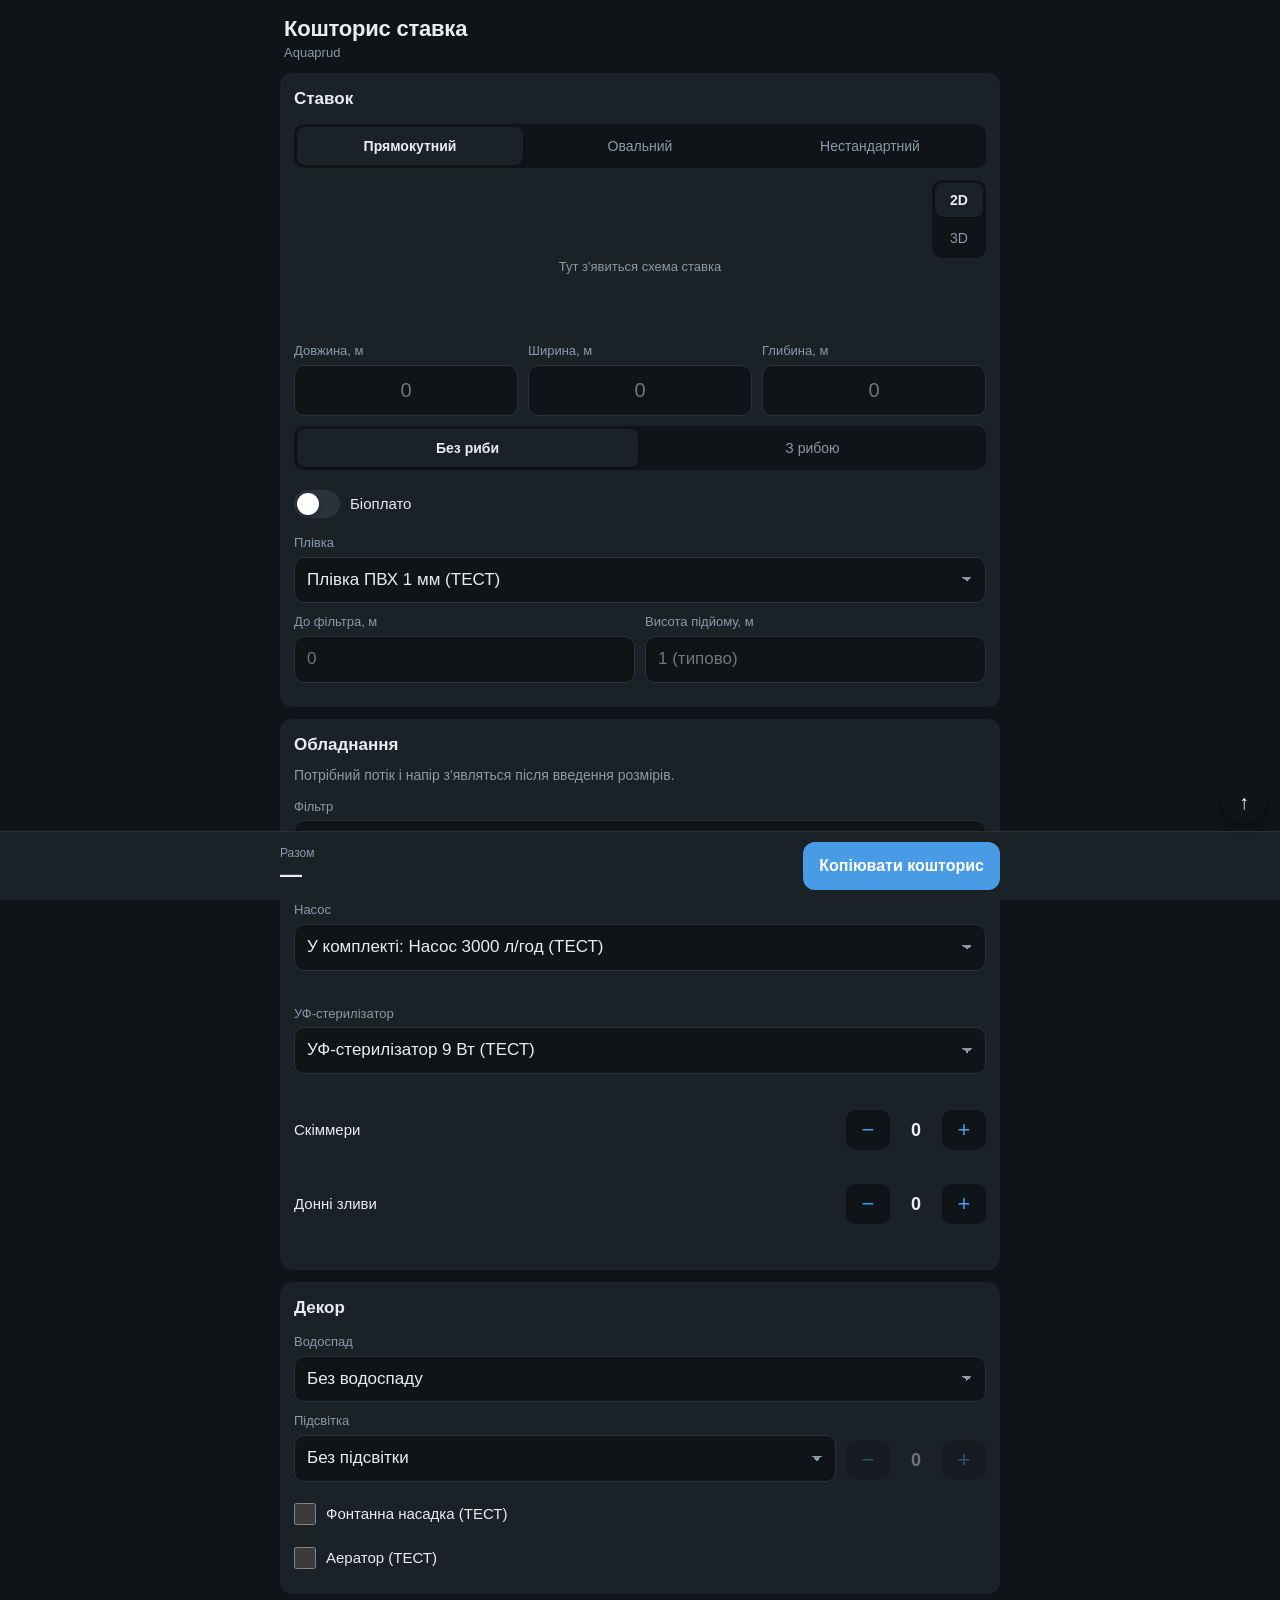
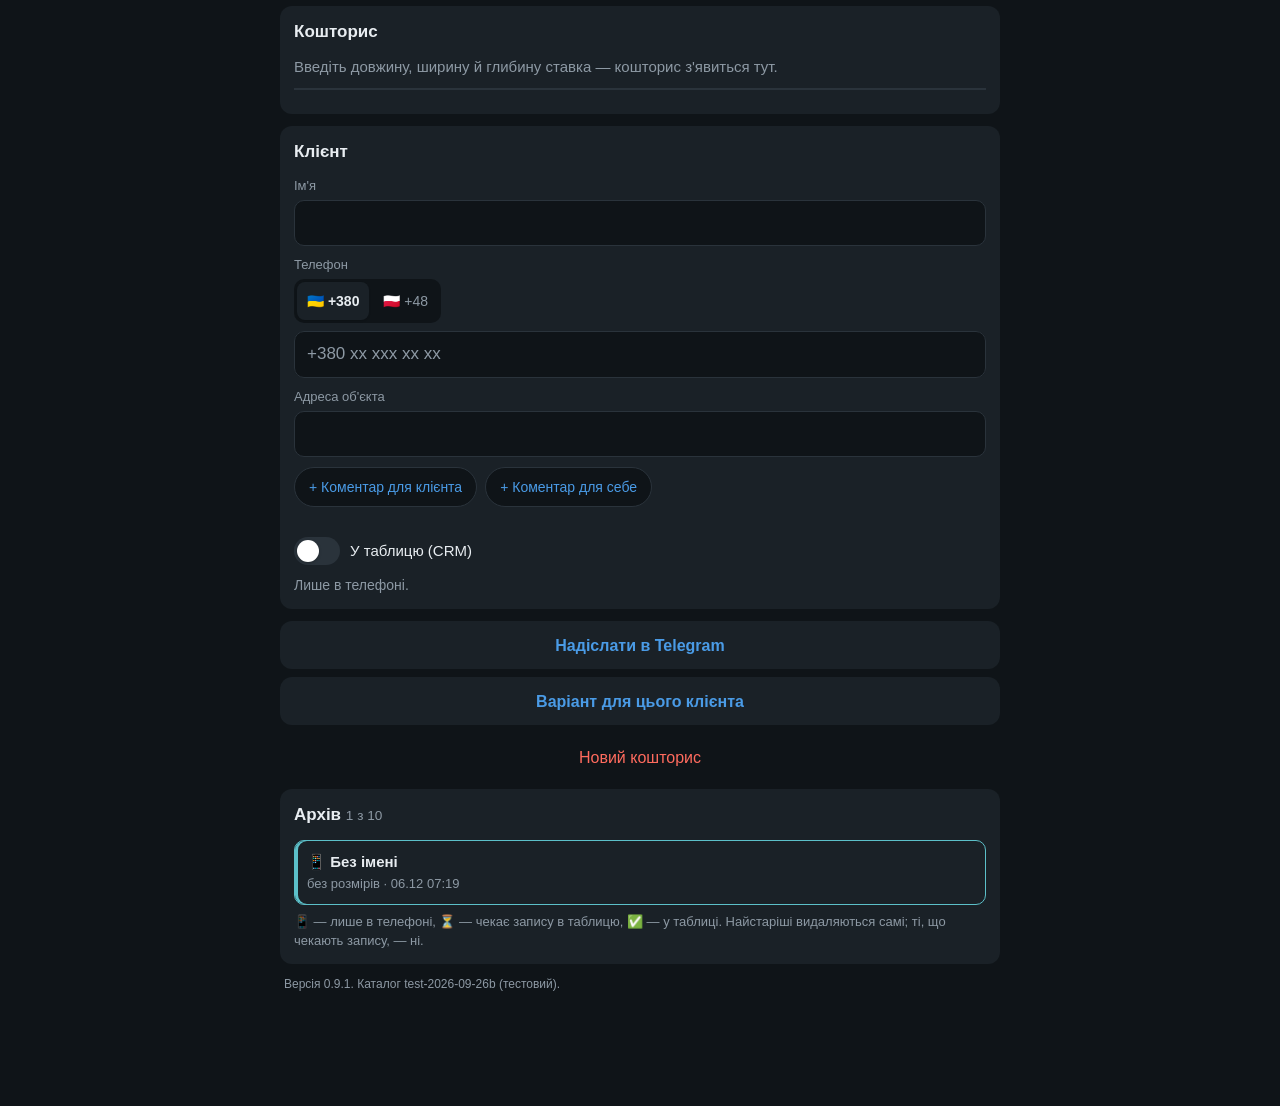
==== commit 33d72369: "Add files via upload" ====
--- a/miniapp/index.html
+++ b/miniapp/index.html
@@ -9,7 +9,7 @@
   <!-- SDK Telegram Mini Apps: дає Telegram.WebApp (тема, кнопки, вібровідгук) -->
   <script src="https://telegram.org/js/telegram-web-app.js"></script>
   <!-- ?v=N — версія файлу: змінюємо при кожному оновленні, бо Telegram кешує Mini App -->
-  <link rel="stylesheet" href="css/style.css?v=14">
+  <link rel="stylesheet" href="css/style.css?v=15">
   <!-- Тема (v0.7.1) — до першого малювання, щоб екран не блимав світлим: читаємо з чернетки (ключ — CONFIG.DRAFT_KEY) -->
   <script>
     (function () {
@@ -371,6 +371,9 @@
     <p id="footer" class="footer"></p>
   </main>
 
+  <!-- Кнопка «вгору / в кінець» (v0.9.1): з'являється при швидкій прокрутці -->
+  <button id="scrollFab" class="scroll-fab" type="button" aria-label="Прокрутити"></button>
+
   <!-- Нижня панель: підсумок завжди під пальцем -->
   <div id="totalBar" class="totalbar" hidden>
     <div class="totalbar__sum">
@@ -451,17 +454,17 @@
   </div>
 
   <!-- Порядок важливий: конфіг → дані → ядро → API → інтерфейс → запуск -->
-  <script src="js/config.js?v=14"></script>
-  <script src="../data/catalog.sample.js?v=14"></script>
-  <script src="../core/calc.js?v=14"></script>
-  <script src="../core/format.js?v=14"></script>
-  <script src="../core/pondgeo.js?v=14"></script>
-  <script src="../core/stairs.js?v=14"></script>
-  <script src="../core/slope.js?v=14"></script>
-  <script src="../core/estimate.js?v=14"></script>
-  <script src="js/api.js?v=14"></script>
-  <script src="js/ui.js?v=14"></script>
-  <script src="js/sketch3d.js?v=14"></script>
-  <script src="js/app.js?v=14"></script>
+  <script src="js/config.js?v=15"></script>
+  <script src="../data/catalog.sample.js?v=15"></script>
+  <script src="../core/calc.js?v=15"></script>
+  <script src="../core/format.js?v=15"></script>
+  <script src="../core/pondgeo.js?v=15"></script>
+  <script src="../core/stairs.js?v=15"></script>
+  <script src="../core/slope.js?v=15"></script>
+  <script src="../core/estimate.js?v=15"></script>
+  <script src="js/api.js?v=15"></script>
+  <script src="js/ui.js?v=15"></script>
+  <script src="js/sketch3d.js?v=15"></script>
+  <script src="js/app.js?v=15"></script>
 </body>
 </html>
--- a/miniapp/css/style.css
+++ b/miniapp/css/style.css
@@ -335,6 +335,35 @@
 .actions { display: grid; gap: 8px; margin-bottom: 8px; }
 .footer { margin: 8px 4px 16px; color: var(--hint); font-size: calc(12px * var(--fs)); }
 
+/* ===== Кнопка «вгору / в кінець» (v0.9.1) ===== */
+/* Фіксована кнопка справа над нижньою панеллю; з'являється при швидкій прокрутці */
+.scroll-fab {
+  position: fixed;
+  right: 14px;
+  bottom: calc(76px + env(safe-area-inset-bottom)); /* над totalbar */
+  z-index: 12;
+  width: 44px; height: 44px;
+  border-radius: 50%;
+  border: none;
+  background: var(--accent);
+  color: #fff;
+  font-size: 20px;
+  line-height: 1;
+  display: flex; align-items: center; justify-content: center;
+  cursor: pointer;
+  opacity: 0;
+  pointer-events: none;
+  transition: opacity 0.22s ease;
+  box-shadow: 0 2px 10px rgba(0,0,0,0.35);
+  user-select: none;
+}
+.scroll-fab.is-visible { opacity: 1; pointer-events: auto; }
+/* Під час введення та в альбомі (без нижньої панелі) — ближче до краю екрана */
+body.typing .scroll-fab { display: none; }
+@media (orientation: landscape) and (max-height: 500px) {
+  .scroll-fab { bottom: calc(14px + env(safe-area-inset-bottom)); }
+}
+
 /* ===== Нижня панель з підсумком ===== */
 .totalbar {
   position: fixed; left: 0; right: 0; bottom: 0; z-index: 10;
